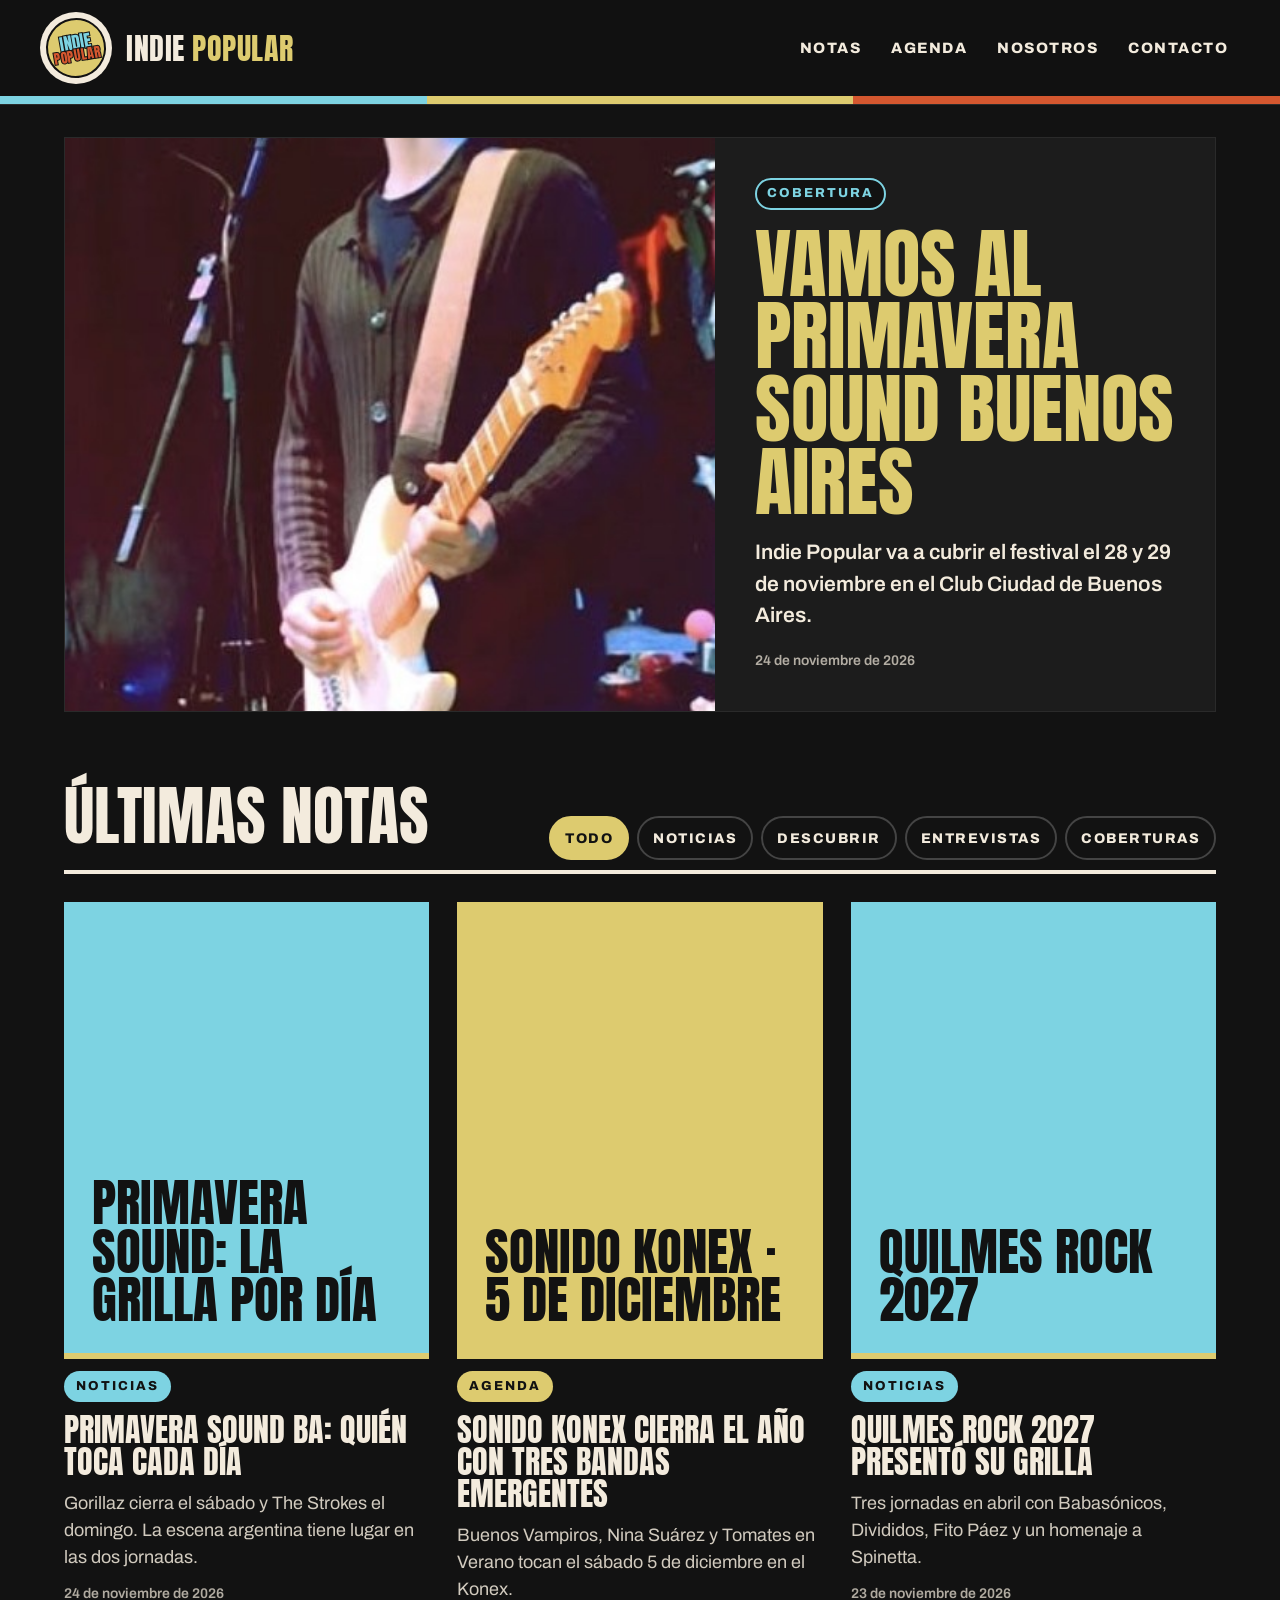
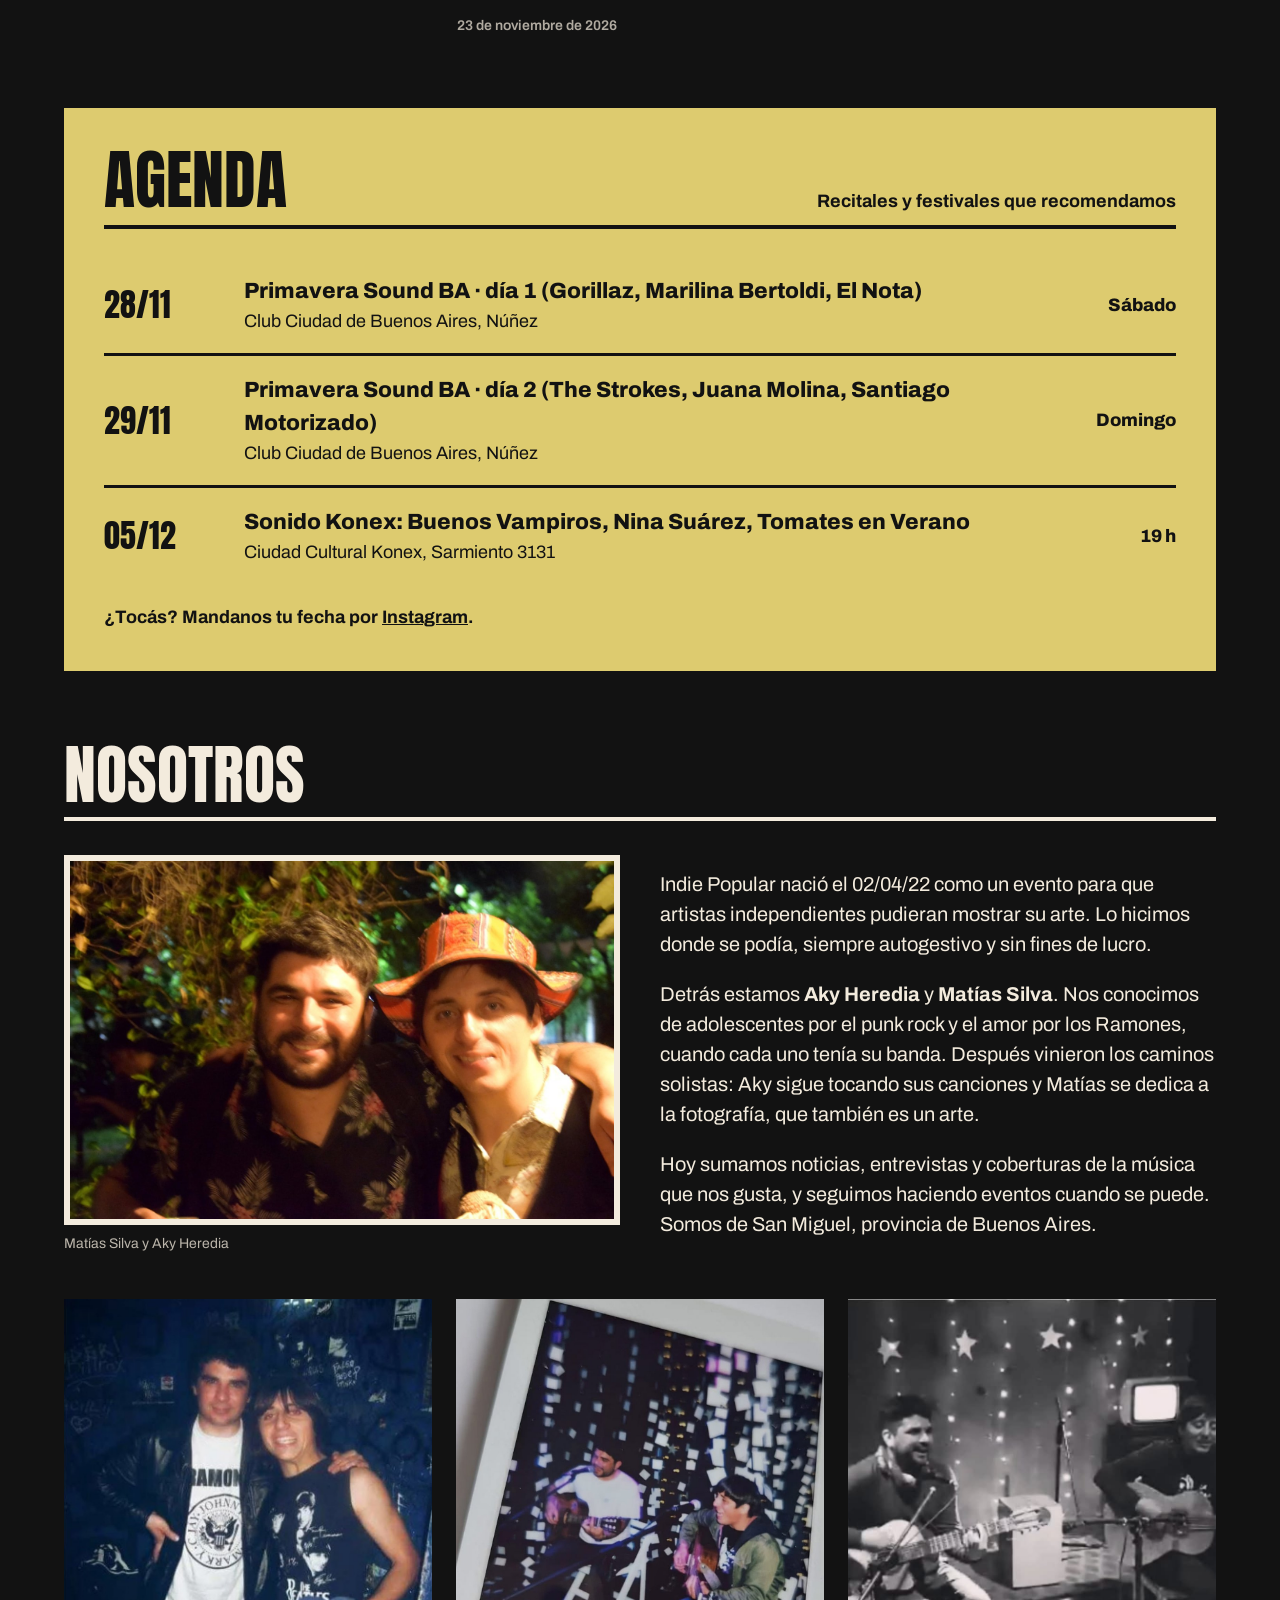
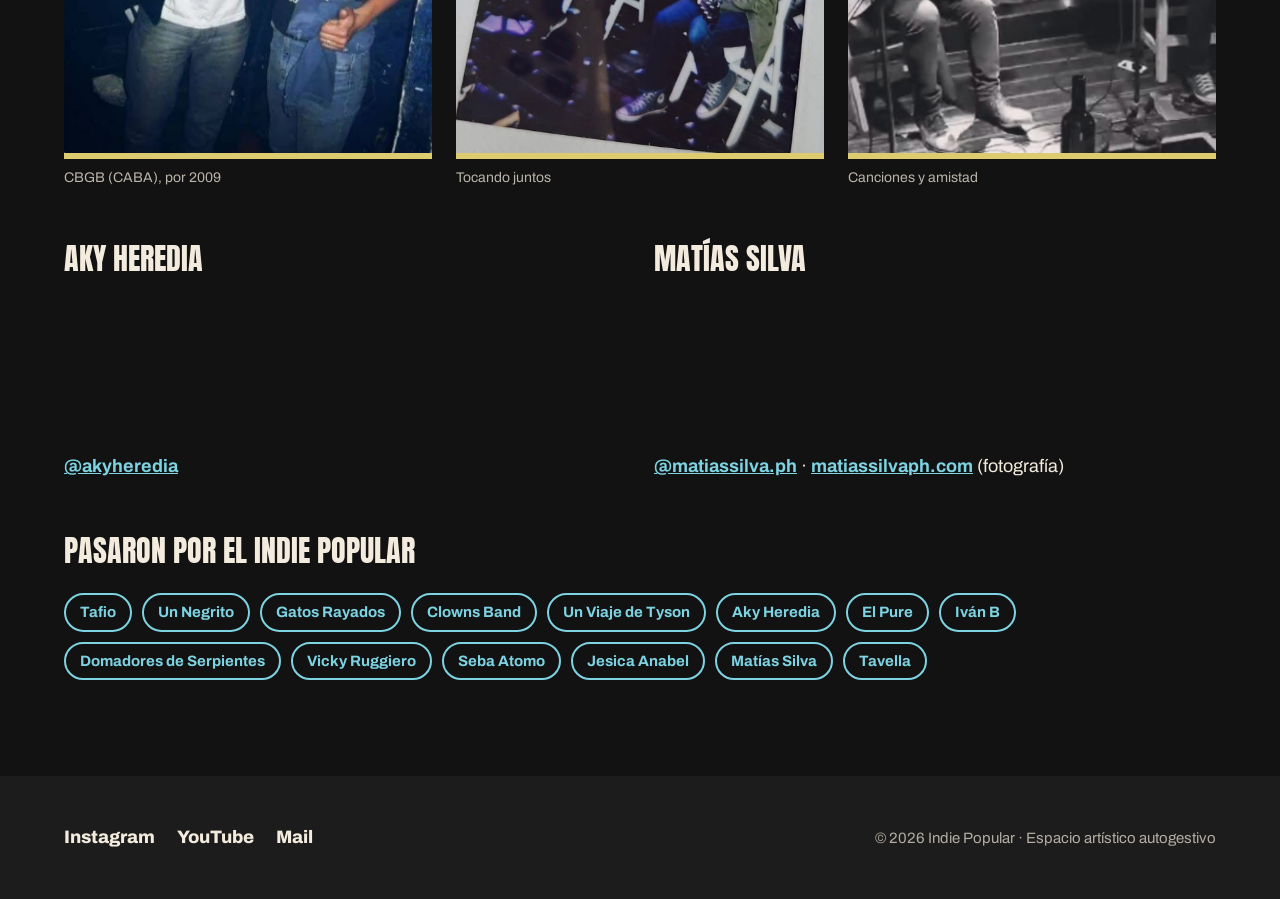
==== index.html @ cd6d1f4a "Nosotros: historia de Aky y Matías, fotos, Spotify y web de fotografía Co-Authored-By: Claude Opus 5" ====
<!doctype html>
<html lang="es">
<head>
<meta charset="utf-8">
<meta name="viewport" content="width=device-width, initial-scale=1">
<title>Indie Popular · Música independiente desde San Miguel</title>
<meta name="description" content="Indie Popular: espacio artístico autogestivo de San Miguel, Buenos Aires. Noticias, agenda, entrevistas y coberturas de la música que nos gusta.">
<meta property="og:title" content="Indie Popular">
<meta property="og:description" content="Noticias, agenda, entrevistas y coberturas de música independiente.">
<meta property="og:image" content="img/primavera.jpg">
<link rel="preconnect" href="https://fonts.googleapis.com">
<link rel="preconnect" href="https://fonts.gstatic.com" crossorigin>
<link href="https://fonts.googleapis.com/css2?family=Anton&family=Archivo:wght@400;600;700;800&display=swap" rel="stylesheet">
<link rel="stylesheet" href="estilos.css">
</head>
<body>
<header class="header">
  <div class="contenedor header__fila">
    <a class="marca" href="index.html" aria-label="Indie Popular, inicio">
      <span class="logo" aria-hidden="true"><span class="logo__disco"><span class="logo__a">INDIE</span><span class="logo__b">POPULAR</span></span></span>
      <span class="marca__nombre">Indie <b>Popular</b></span>
    </a>
    <nav class="nav" aria-label="Secciones">
      <a href="#notas">Notas</a>
      <a href="#agenda">Agenda</a>
      <a href="#nosotros">Nosotros</a>
      <a href="#contacto">Contacto</a>
    </nav>
  </div>
  <div class="franja" aria-hidden="true"><span></span><span></span><span></span></div>
</header>

<main class="contenedor">
  <a id="portada" class="portada" href="#"></a>

  <section id="notas" class="seccion">
    <div class="seccion__titulo">
      <h2>Últimas notas</h2>
      <div id="filtros" class="filtros" role="group" aria-label="Filtrar por sección">
        <button type="button" data-cat="" aria-pressed="true">Todo</button>
        <button type="button" data-cat="Noticias" aria-pressed="false">Noticias</button>
        <button type="button" data-cat="Descubrir" aria-pressed="false">Descubrir</button>
        <button type="button" data-cat="Entrevistas" aria-pressed="false">Entrevistas</button>
        <button type="button" data-cat="Cobertura" aria-pressed="false">Coberturas</button>
      </div>
    </div>
    <div id="grilla" class="grilla"></div>
  </section>

  <section id="agenda" class="seccion">
    <div class="agenda">
      <div class="seccion__titulo"><h2>Agenda</h2><strong>Recitales y festivales que recomendamos</strong></div>
      <div id="agenda-lista"></div>
      <p style="margin:20px 0 0;font-weight:700">¿Tocás? Mandanos tu fecha por <a data-link="instagram" href="#">Instagram</a>.</p>
    </div>
  </section>

  <section id="nosotros" class="seccion">
    <div class="seccion__titulo"><h2>Nosotros</h2></div>
    <div class="nosotros">
      <figure class="nosotros__foto">
        <img src="img/aky-matias.jpg" alt="Matías Silva y Aky Heredia abrazados, de noche, en un evento al aire libre">
        <figcaption>Matías Silva y Aky Heredia</figcaption>
      </figure>
      <div>
        <p>Indie Popular nació el 02/04/22 como un evento para que artistas independientes pudieran mostrar su arte. Lo hicimos donde se podía, siempre autogestivo y sin fines de lucro.</p>
        <p>Detrás estamos <strong>Aky Heredia</strong> y <strong>Matías Silva</strong>. Nos conocimos de adolescentes por el punk rock y el amor por los Ramones, cuando cada uno tenía su banda. Después vinieron los caminos solistas: Aky sigue tocando sus canciones y Matías se dedica a la fotografía, que también es un arte.</p>
        <p>Hoy sumamos noticias, entrevistas y coberturas de la música que nos gusta, y seguimos haciendo eventos cuando se puede. Somos de San Miguel, provincia de Buenos Aires.</p>
      </div>
    </div>

    <div class="galeria">
      <figure><img src="img/cbgb-2009.jpg" alt="Aky y Matías de adolescentes en CBGB, con remeras de Ramones y The Beatles" loading="lazy"><figcaption>CBGB (CABA), por 2009</figcaption></figure>
      <figure><img src="img/polaroid-dupla.jpg" alt="Polaroid de Matías y Aky tocando guitarras en un escenario" loading="lazy"><figcaption>Tocando juntos</figcaption></figure>
      <figure><img src="img/dupla-byn.jpg" alt="Matías y Aky tocando guitarras criollas, en blanco y negro" loading="lazy"><figcaption>Canciones y amistad</figcaption></figure>
    </div>

    <div class="escuchanos">
      <div class="escuchanos__item">
        <h3>Aky Heredia</h3>
        <iframe title="Aky Heredia en Spotify" src="https://open.spotify.com/embed/artist/64F0l32NLZgCfSvVblb8RK?theme=0" width="100%" height="152" frameborder="0" allow="clipboard-write; encrypted-media; fullscreen; picture-in-picture" loading="lazy"></iframe>
        <div><a href="https://www.instagram.com/akyheredia/" target="_blank" rel="noopener">@akyheredia</a></div>
      </div>
      <div class="escuchanos__item">
        <h3>Matías Silva</h3>
        <iframe title="Matías Silva en Spotify" src="https://open.spotify.com/embed/artist/7yQflgvgBxvKw16hr3ZWGi?theme=0" width="100%" height="152" frameborder="0" allow="clipboard-write; encrypted-media; fullscreen; picture-in-picture" loading="lazy"></iframe>
        <div><a href="https://www.instagram.com/matiassilva.ph/" target="_blank" rel="noopener">@matiassilva.ph</a> · <a href="https://matiassilvaph.com" target="_blank" rel="noopener">matiassilvaph.com</a> (fotografía)</div>
      </div>
    </div>

    <h3 class="subtitulo">Pasaron por el Indie Popular</h3>
    <div id="artistas" class="artistas"></div>
  </section>
</main>

<footer id="contacto" class="footer">
  <div class="contenedor footer__fila">
    <div>
      <a data-link="instagram" href="#">Instagram</a>
      <a data-link="youtube" href="#">YouTube</a>
      <a data-link="email" href="#">Mail</a>
    </div>
    <small>© <span id="anio"></span> Indie Popular · Espacio artístico autogestivo</small>
  </div>
</footer>

<script src="contenido.js"></script>
<script src="app.js"></script>
</body>
</html>
---- estilos.css ----
:root{
  --tinta:#121212; --tinta-2:#1c1c1c; --crema:#F3EBDD; --mostaza:#DDCB6F;
  --celeste:#7DD3E2; --teja:#D4572F; --teja-oscuro:#C64B26;
  --display:"Anton", Impact, sans-serif; --texto:"Archivo", system-ui, sans-serif;
}
*{box-sizing:border-box}
html{scroll-behavior:smooth}
body{margin:0;background:var(--tinta);color:var(--crema);font-family:var(--texto);font-size:18px;line-height:1.5}
img{max-width:100%;display:block}
a{color:inherit}
.contenedor{max-width:1200px;margin:0 auto;padding:0 24px}
.franja{height:8px;display:grid;grid-template-columns:repeat(3,1fr)}
.franja span:nth-child(1){background:var(--celeste)}.franja span:nth-child(2){background:var(--mostaza)}.franja span:nth-child(3){background:var(--teja)}

/* Logo hecho en CSS (reemplazable por img/logo.png) */
.logo{display:inline-flex;align-items:center;justify-content:center;width:72px;height:72px;border-radius:50%;background:var(--crema);flex-shrink:0;text-decoration:none}
.logo__disco{width:60px;height:60px;overflow:hidden;border-radius:50%;background:var(--mostaza);border:2px solid var(--tinta);display:flex;flex-direction:column;align-items:center;justify-content:center;transform:rotate(-10deg);line-height:.86}
.logo__a,.logo__b{font-family:var(--display);-webkit-text-stroke:2px var(--tinta);paint-order:stroke fill}
.logo__a{font-size:17px;color:var(--celeste)}
.logo__b{font-size:13.5px;color:var(--teja)}

/* Header */
.header{position:sticky;top:0;z-index:10;background:rgba(18,18,18,.94);backdrop-filter:blur(6px);border-bottom:1px solid #2a2a2a}
.header__fila{display:flex;align-items:center;justify-content:space-between;gap:16px;padding:12px 0;flex-wrap:wrap}
.marca{display:flex;align-items:center;gap:14px;text-decoration:none}
.marca__nombre{font-family:var(--display);font-size:30px;text-transform:uppercase;letter-spacing:.5px}
.marca__nombre b{color:var(--mostaza);font-weight:400}
.nav{display:flex;gap:6px;flex-wrap:wrap}
.nav a{text-decoration:none;font-weight:800;font-size:15px;letter-spacing:1.5px;text-transform:uppercase;padding:10px 12px;border-radius:999px}
.nav a:hover,.nav a:focus-visible{background:var(--crema);color:var(--tinta)}

/* Etiquetas */
.tag{display:inline-block;font-weight:800;font-size:13px;letter-spacing:2px;text-transform:uppercase;padding:6px 12px;border-radius:999px;background:var(--celeste);color:var(--tinta)}
.tag--Descubrir{background:var(--teja-oscuro);color:#fff}
.tag--Entrevistas{background:var(--crema);color:var(--tinta)}
.tag--Cobertura{background:var(--tinta);color:var(--celeste);border:2px solid var(--celeste);padding:4px 10px}
.tag--Noticias{background:var(--celeste)}
.tag--Agenda{background:var(--mostaza);color:var(--tinta)}

/* Portada */
.portada{display:grid;grid-template-columns:minmax(0,1.3fr) minmax(0,1fr);gap:0;margin:32px auto 0;border:1px solid #2a2a2a;text-decoration:none}
.portada__img{aspect-ratio:4/3;object-fit:cover;width:100%;height:100%}
.portada__texto{background:var(--tinta-2);padding:40px;display:flex;flex-direction:column;gap:18px;justify-content:center}
.portada h1{margin:0;font-family:var(--display);font-weight:400;font-size:clamp(44px,6vw,78px);line-height:.95;text-transform:uppercase;color:var(--mostaza)}
.portada p{margin:0;font-size:21px;font-weight:600}
.portada:hover h1{text-decoration:underline;text-decoration-thickness:3px}

/* Secciones */
.seccion{padding:72px 0 0}
.seccion__titulo{display:flex;align-items:baseline;justify-content:space-between;gap:16px;border-bottom:4px solid var(--crema);padding-bottom:10px;margin-bottom:28px;flex-wrap:wrap}
.seccion__titulo h2{margin:0;font-family:var(--display);font-weight:400;font-size:clamp(40px,5vw,64px);text-transform:uppercase;line-height:1}
.filtros{display:flex;gap:8px;flex-wrap:wrap}
.filtros button{font:inherit;font-weight:800;font-size:14px;letter-spacing:1.5px;text-transform:uppercase;background:transparent;color:var(--crema);border:2px solid #444;border-radius:999px;padding:8px 14px;cursor:pointer;min-height:44px}
.filtros button[aria-pressed="true"]{background:var(--mostaza);color:var(--tinta);border-color:var(--mostaza)}

.grilla{display:grid;grid-template-columns:repeat(auto-fill,minmax(280px,1fr));gap:28px}
.tarjeta{text-decoration:none;display:flex;flex-direction:column;gap:12px}
.tarjeta__img{aspect-ratio:4/5;object-fit:cover;width:100%;border-bottom:6px solid var(--mostaza)}
.placa{display:flex;align-items:flex-end;padding:28px;background:var(--celeste);color:var(--tinta);overflow:hidden}
.placa span{font-family:var(--display);font-size:clamp(34px,4vw,56px);line-height:.95;text-transform:uppercase}
.placa--Descubrir{background:var(--teja)}
.placa--Entrevistas{background:var(--crema)}
.placa--Cobertura{background:var(--mostaza)}
.placa--Agenda{background:var(--mostaza)}
.portada__img.placa{aspect-ratio:4/3}
.portada__img.placa span{font-size:clamp(48px,6vw,96px)}
.fuentes{font-size:15px;opacity:.75;margin-top:28px}
.tarjeta h3{margin:0;font-family:var(--display);font-weight:400;font-size:32px;line-height:1;text-transform:uppercase}
.tarjeta p{margin:0;opacity:.85}
.tarjeta:hover h3{color:var(--mostaza)}
.fecha{font-size:14px;opacity:.7;font-weight:600}

/* Agenda */
.agenda{background:var(--mostaza);color:var(--tinta);padding:40px;margin-top:0}
.agenda .seccion__titulo{border-color:var(--tinta)}
.agenda__fila{display:grid;grid-template-columns:120px minmax(0,1fr) auto;gap:20px;padding:18px 0;border-bottom:3px solid var(--tinta);align-items:center}
.agenda__fila:last-child{border-bottom:0}
.agenda__dia{font-family:var(--display);font-size:32px}
.agenda__artista{font-weight:800;font-size:22px}
.agenda__hora{font-weight:800}

/* Nosotros */
.nosotros{display:grid;grid-template-columns:minmax(0,1fr) minmax(0,1fr);gap:40px;align-items:center}

.nosotros p{font-size:20px}
.artistas{display:flex;flex-wrap:wrap;gap:10px;margin-top:20px}
.artistas span{border:2px solid var(--celeste);color:var(--celeste);border-radius:999px;padding:6px 14px;font-weight:700;font-size:15px}

/* Nota */
.nota{max-width:760px;margin:40px auto 0}
.nota h1{font-family:var(--display);font-weight:400;font-size:clamp(44px,7vw,84px);line-height:.95;text-transform:uppercase;color:var(--mostaza);margin:16px 0}
.nota .bajada{font-size:24px;font-weight:600;margin:0 0 24px}
.nota figure{margin:0 0 28px}
.nota figcaption{font-size:14px;opacity:.7;margin-top:8px}
.nota__cuerpo p{font-size:20px;line-height:1.65}
.volver{display:inline-block;margin-top:24px;font-weight:800;text-transform:uppercase;letter-spacing:1.5px;font-size:14px}

/* Footer */
.footer{margin-top:96px;background:var(--tinta-2);padding:48px 0}
.footer__fila{display:flex;justify-content:space-between;gap:24px;flex-wrap:wrap;align-items:center}
.footer a{font-weight:800;text-decoration:none;margin-right:18px}
.footer a:hover{color:var(--mostaza)}
.footer small{opacity:.7}

@media (max-width:800px){
  .portada,.nosotros{grid-template-columns:1fr}
  .portada__texto{padding:24px}
  .agenda{padding:24px}
  .agenda__fila{grid-template-columns:minmax(0,1fr);gap:4px}
  .agenda__dia{font-size:26px}
  .agenda__hora{grid-column:1}
  .marca__nombre{font-size:24px}
}

/* Nosotros ampliado */
.nosotros__foto{margin:0}
.nosotros__foto img{aspect-ratio:3/2;object-fit:cover;width:100%;border:6px solid var(--crema)}
.nosotros figcaption,.galeria figcaption{font-size:14px;opacity:.75;margin-top:8px}
.galeria{display:grid;grid-template-columns:repeat(3,minmax(0,1fr));gap:24px;margin-top:40px}
.galeria figure{margin:0}
.galeria img{aspect-ratio:4/5;object-fit:cover;width:100%;border-bottom:6px solid var(--mostaza)}
.escuchanos{display:grid;grid-template-columns:repeat(2,minmax(0,1fr));gap:28px;margin-top:48px}
.escuchanos__item{display:flex;flex-direction:column;gap:10px}
.escuchanos h3,.subtitulo{font-family:var(--display);font-weight:400;font-size:30px;text-transform:uppercase;margin:0}
.subtitulo{margin-top:48px}
.escuchanos iframe{border-radius:12px;border:0}
.escuchanos a{font-weight:700;color:var(--celeste)}
@media (max-width:800px){.galeria,.escuchanos{grid-template-columns:1fr}}
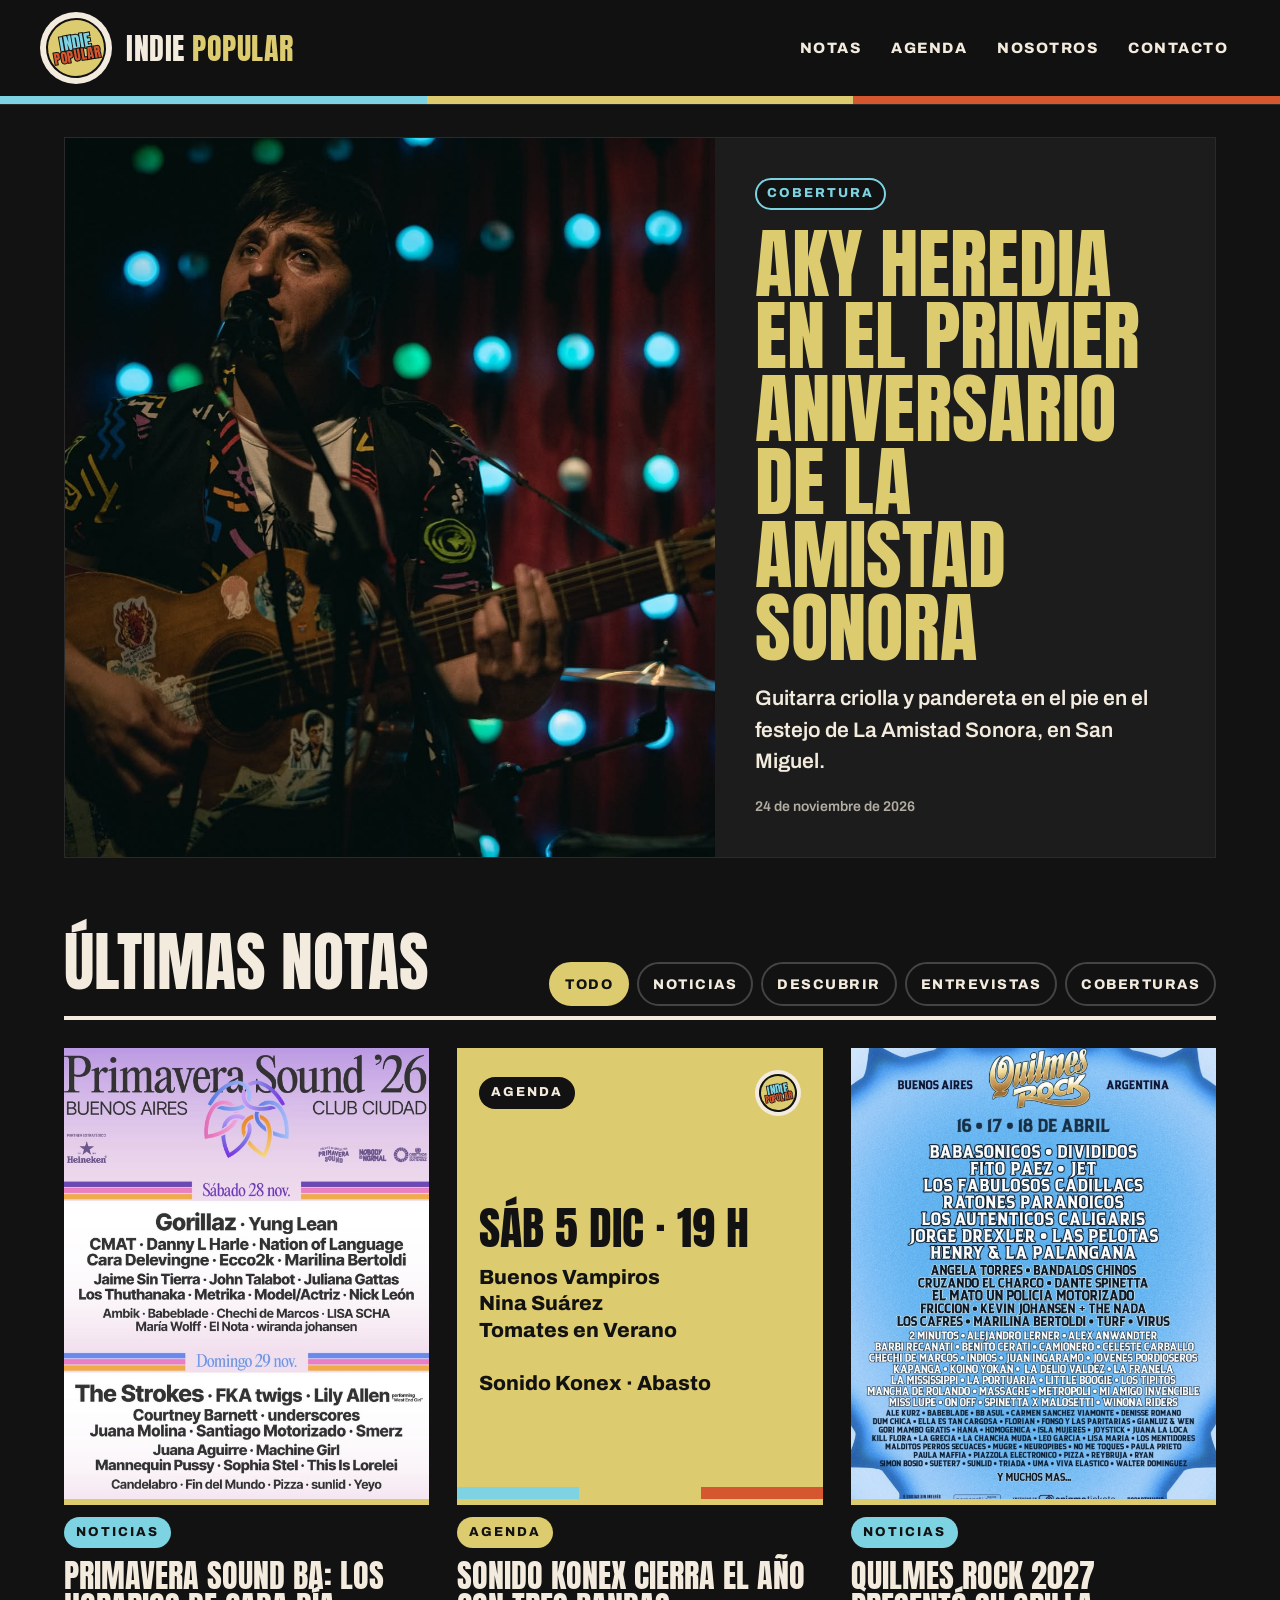
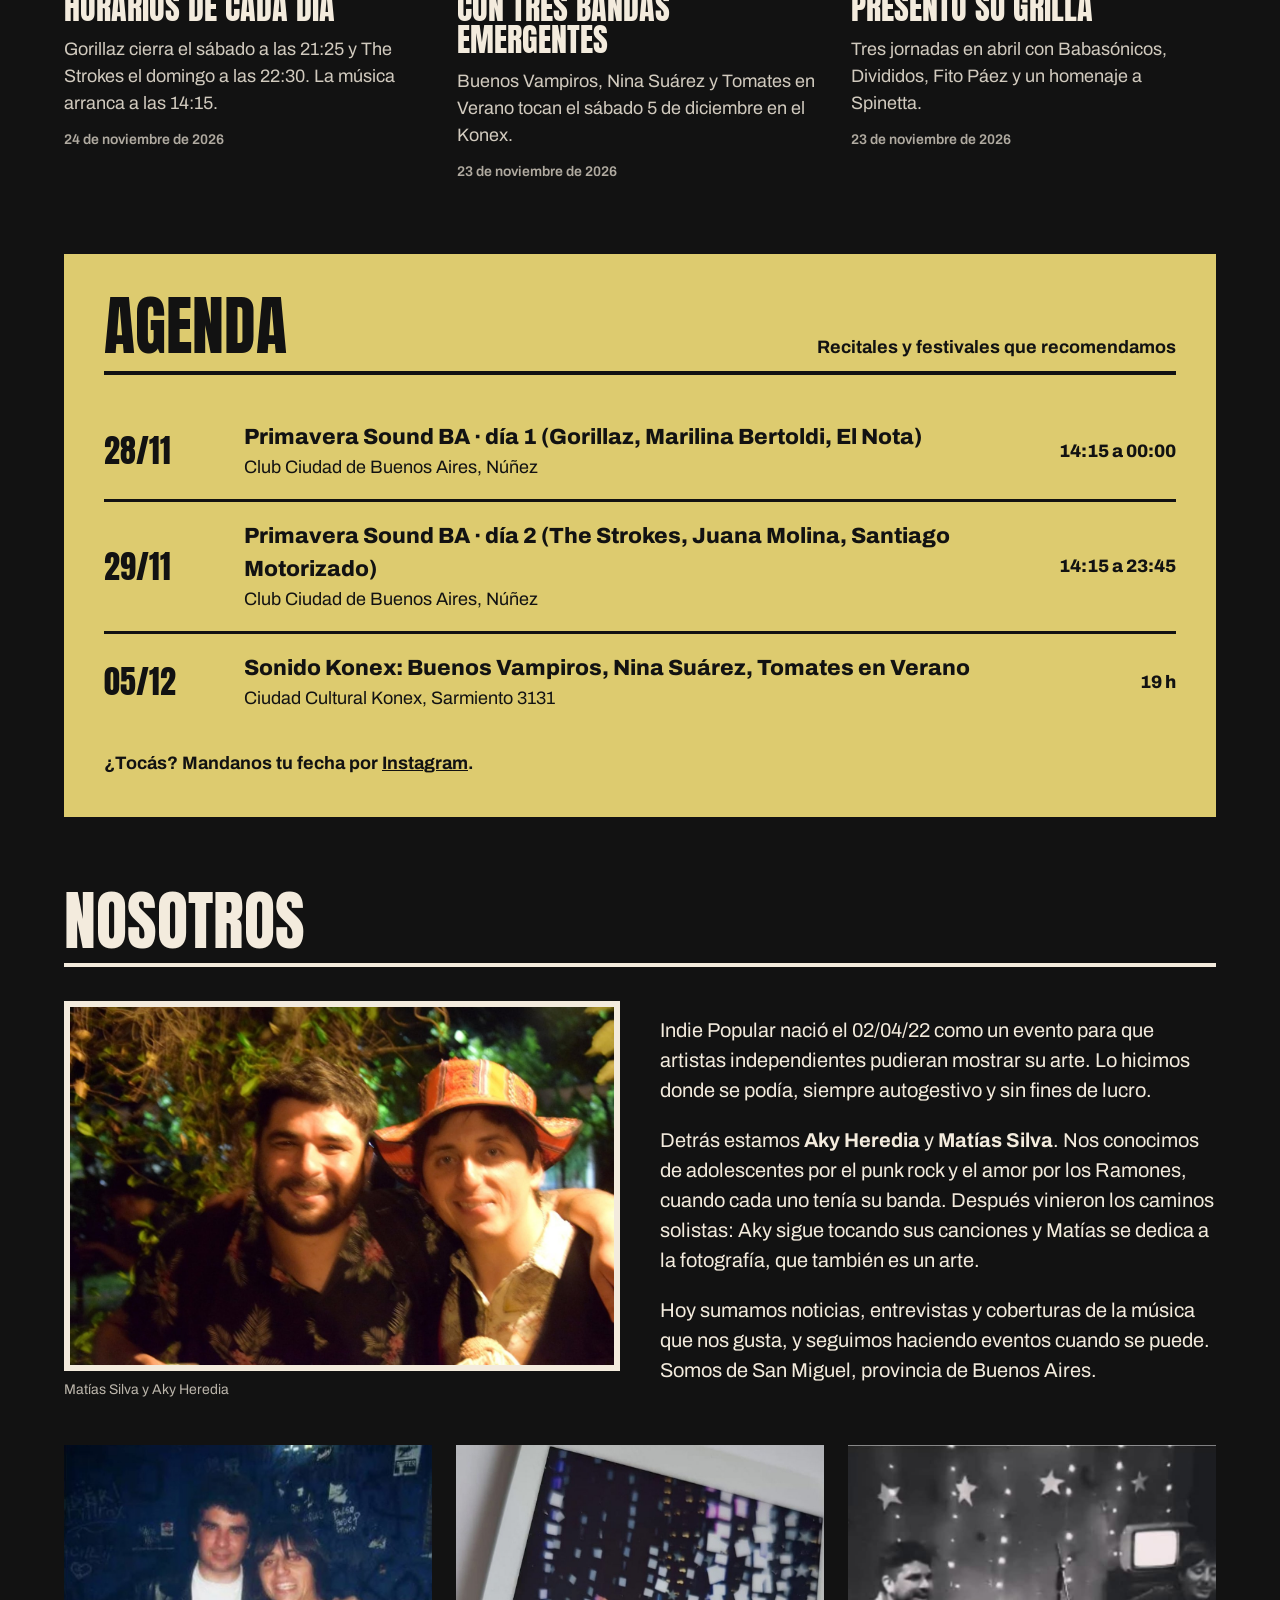
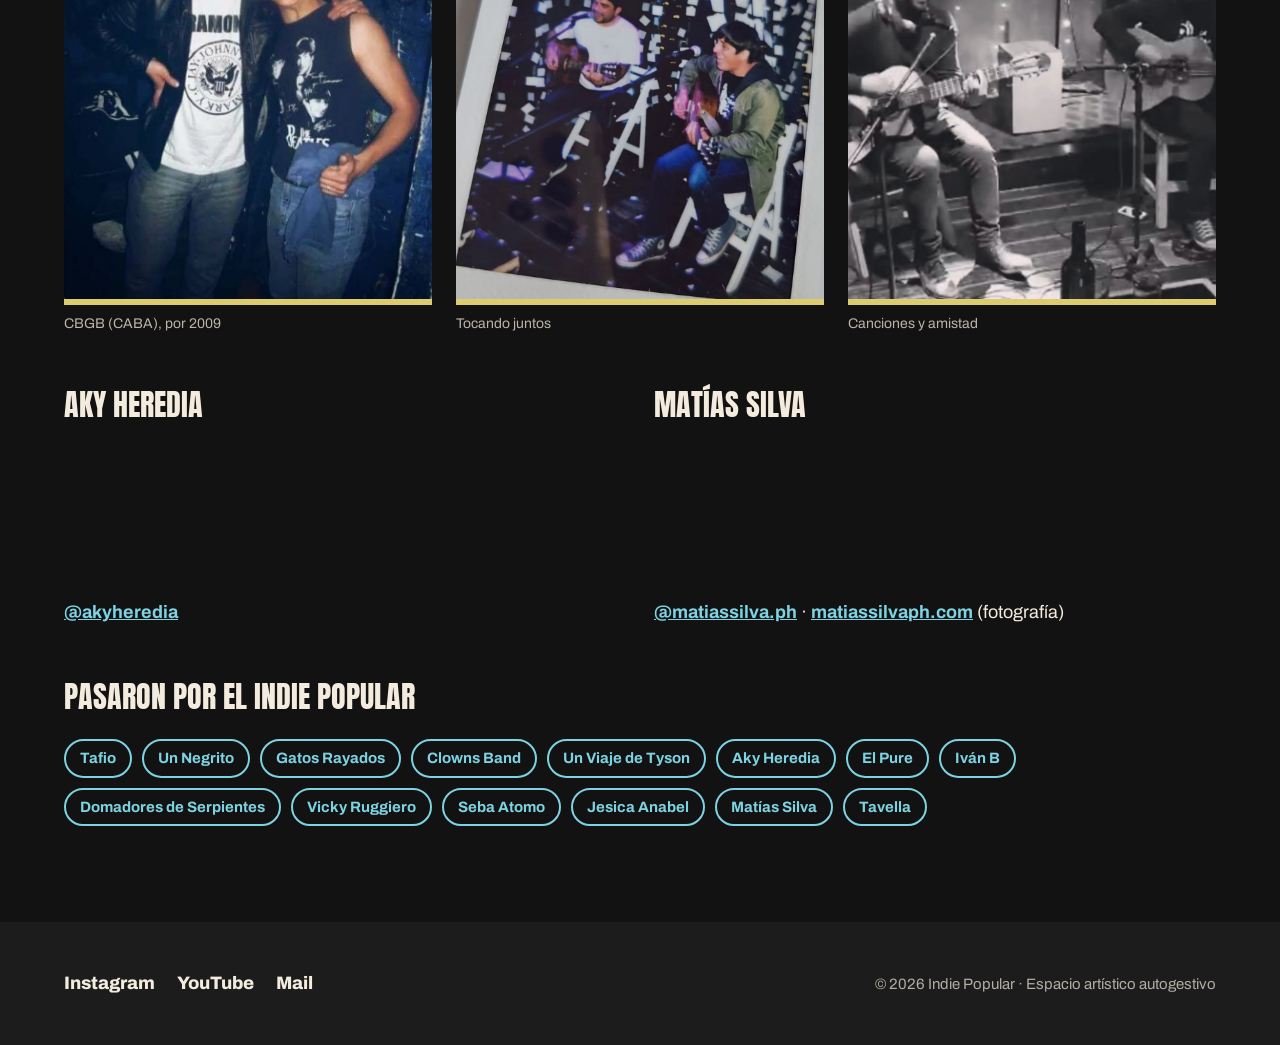
==== commit 5108cee3: "Imagen para compartir: foto de Aky y Matías Co-Authored-By: Claude Opus 5.5 <noreply@anthropic.com> " ====
--- a/index.html
+++ b/index.html
@@ -7,7 +7,7 @@
 <meta name="description" content="Indie Popular: espacio artístico autogestivo de San Miguel, Buenos Aires. Noticias, agenda, entrevistas y coberturas de la música que nos gusta.">
 <meta property="og:title" content="Indie Popular">
 <meta property="og:description" content="Noticias, agenda, entrevistas y coberturas de música independiente.">
-<meta property="og:image" content="img/primavera.jpg">
+<meta property="og:image" content="https://indiepopular.netlify.app/img/aky-matias.jpg">
 <link rel="preconnect" href="https://fonts.googleapis.com">
 <link rel="preconnect" href="https://fonts.gstatic.com" crossorigin>
 <link href="https://fonts.googleapis.com/css2?family=Anton&family=Archivo:wght@400;600;700;800&display=swap" rel="stylesheet">
--- a/estilos.css
+++ b/estilos.css
@@ -56,14 +56,23 @@
 .grilla{display:grid;grid-template-columns:repeat(auto-fill,minmax(280px,1fr));gap:28px}
 .tarjeta{text-decoration:none;display:flex;flex-direction:column;gap:12px}
 .tarjeta__img{aspect-ratio:4/5;object-fit:cover;width:100%;border-bottom:6px solid var(--mostaza)}
-.placa{display:flex;align-items:flex-end;padding:28px;background:var(--celeste);color:var(--tinta);overflow:hidden}
-.placa span{font-family:var(--display);font-size:clamp(34px,4vw,56px);line-height:.95;text-transform:uppercase}
+.placa{display:flex;flex-direction:column;justify-content:space-between;gap:16px;padding:22px 22px 0;background:var(--celeste);color:var(--tinta);overflow:hidden}
+.placa__top{display:flex;justify-content:space-between;align-items:center}
+.placa__cat{font-weight:800;font-size:13px;letter-spacing:2px;text-transform:uppercase;background:var(--tinta);color:var(--crema);padding:6px 12px;border-radius:999px}
+.placa__cuerpo{display:flex;flex-direction:column;gap:14px}
+.placa__txt{font-family:var(--display);font-size:clamp(34px,3.6vw,52px);line-height:.95;text-transform:uppercase}
+.placa__det{white-space:pre-line;font-weight:800;font-size:clamp(17px,1.6vw,22px);line-height:1.3}
+.placa .franja{margin:0 -22px;height:12px}
+.logo--mini{width:46px;height:46px}
+.logo--mini .logo__disco{width:38px;height:38px}
+.logo--mini .logo__a{font-size:11px;-webkit-text-stroke:1.5px var(--tinta)}
+.logo--mini .logo__b{font-size:8.5px;-webkit-text-stroke:1.5px var(--tinta)}
 .placa--Descubrir{background:var(--teja)}
 .placa--Entrevistas{background:var(--crema)}
 .placa--Cobertura{background:var(--mostaza)}
 .placa--Agenda{background:var(--mostaza)}
 .portada__img.placa{aspect-ratio:4/3}
-.portada__img.placa span{font-size:clamp(48px,6vw,96px)}
+.portada__img.placa .placa__txt{font-size:clamp(48px,6vw,96px)}
 .fuentes{font-size:15px;opacity:.75;margin-top:28px}
 .tarjeta h3{margin:0;font-family:var(--display);font-weight:400;font-size:32px;line-height:1;text-transform:uppercase}
 .tarjeta p{margin:0;opacity:.85}
@@ -126,3 +135,19 @@
 .escuchanos iframe{border-radius:12px;border:0}
 .escuchanos a{font-weight:700;color:var(--celeste)}
 @media (max-width:800px){.galeria,.escuchanos{grid-template-columns:1fr}}
+
+.nota-galeria{display:grid;grid-template-columns:repeat(2,minmax(0,1fr));gap:12px;margin-top:28px}
+.nota-galeria img{width:100%;aspect-ratio:4/5;object-fit:cover}
+@media (max-width:600px){.nota-galeria{grid-template-columns:1fr}}
+
+@media (max-width:800px){
+  .header{position:static}
+  .header__fila{padding:10px 0;gap:8px}
+  .logo{width:52px;height:52px}
+  .logo__disco{width:44px;height:44px}
+  .logo__a{font-size:12.5px;-webkit-text-stroke:1.5px var(--tinta)}
+  .logo__b{font-size:10px;-webkit-text-stroke:1.5px var(--tinta)}
+  .nav{flex-wrap:nowrap;overflow-x:auto;width:100%;gap:2px}
+  .nav a{font-size:13px;padding:8px 10px;white-space:nowrap}
+  .tarjeta__img{aspect-ratio:4/3}
+}
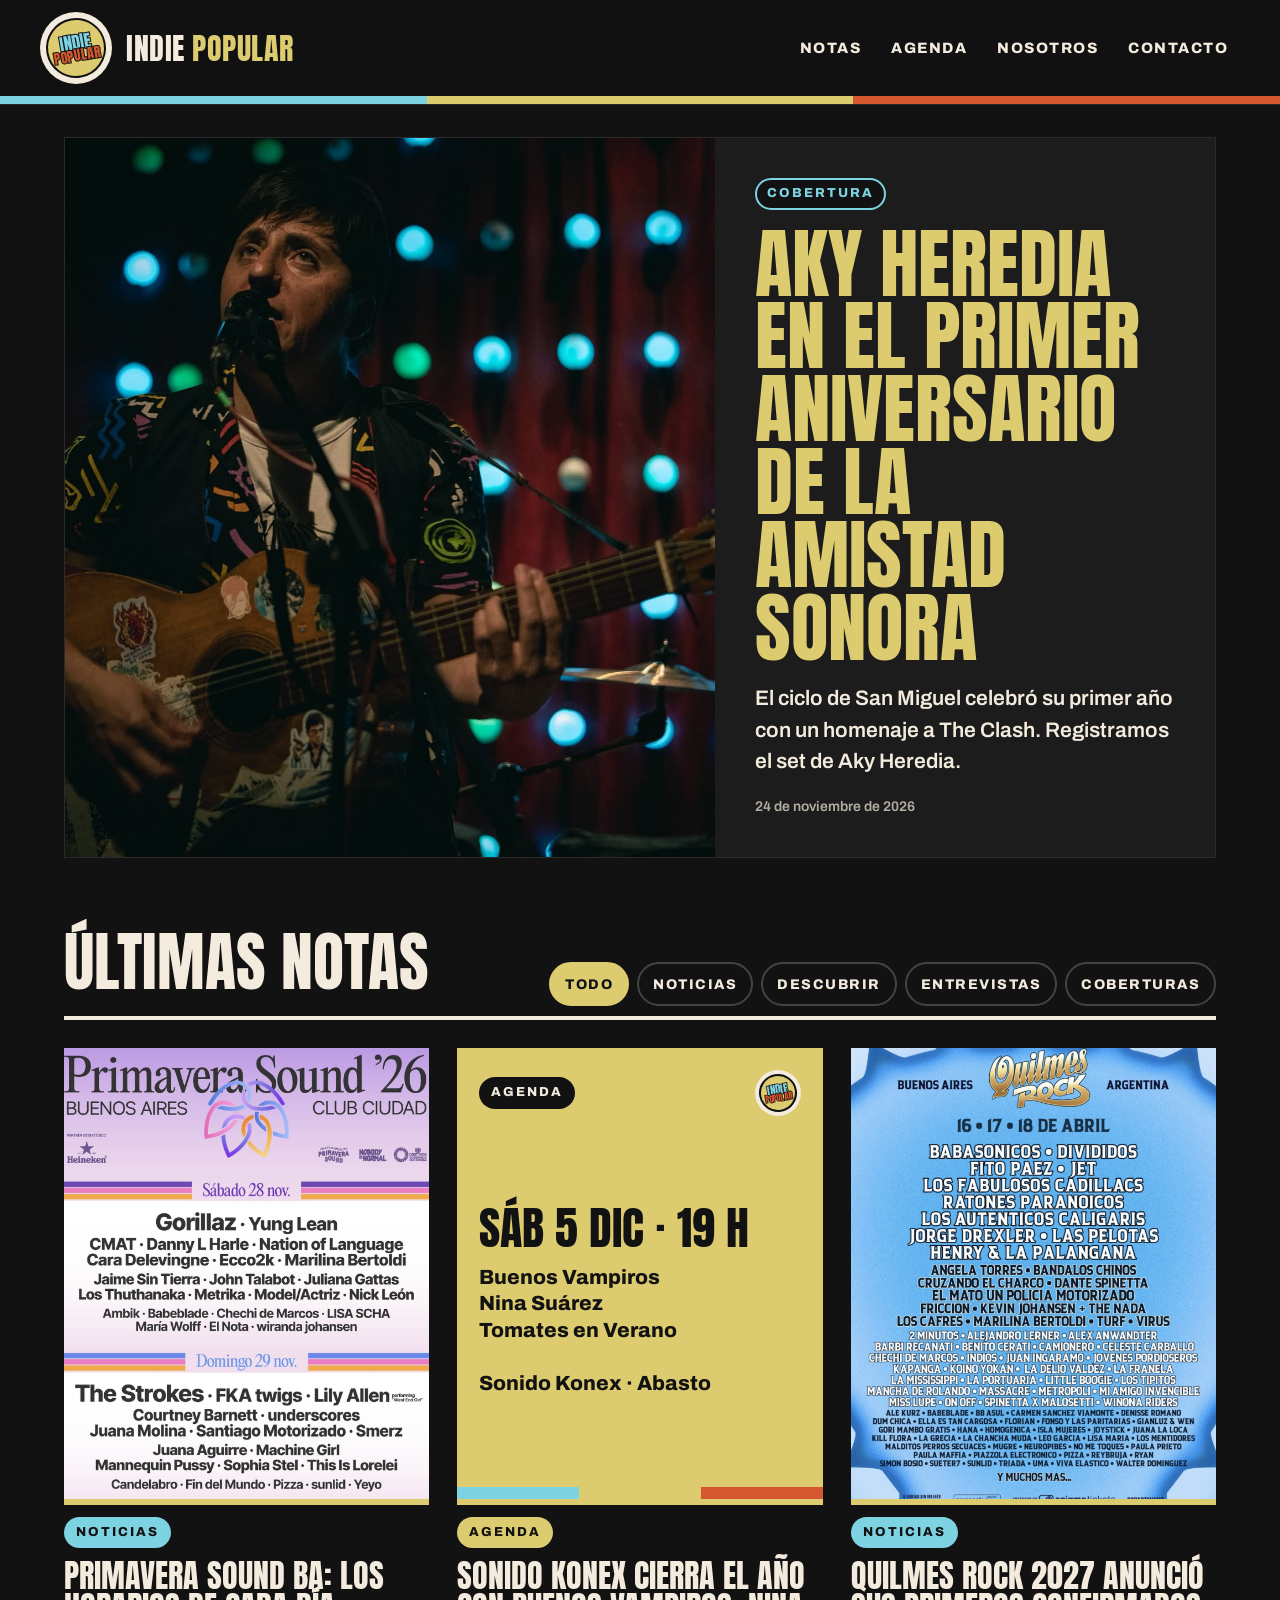
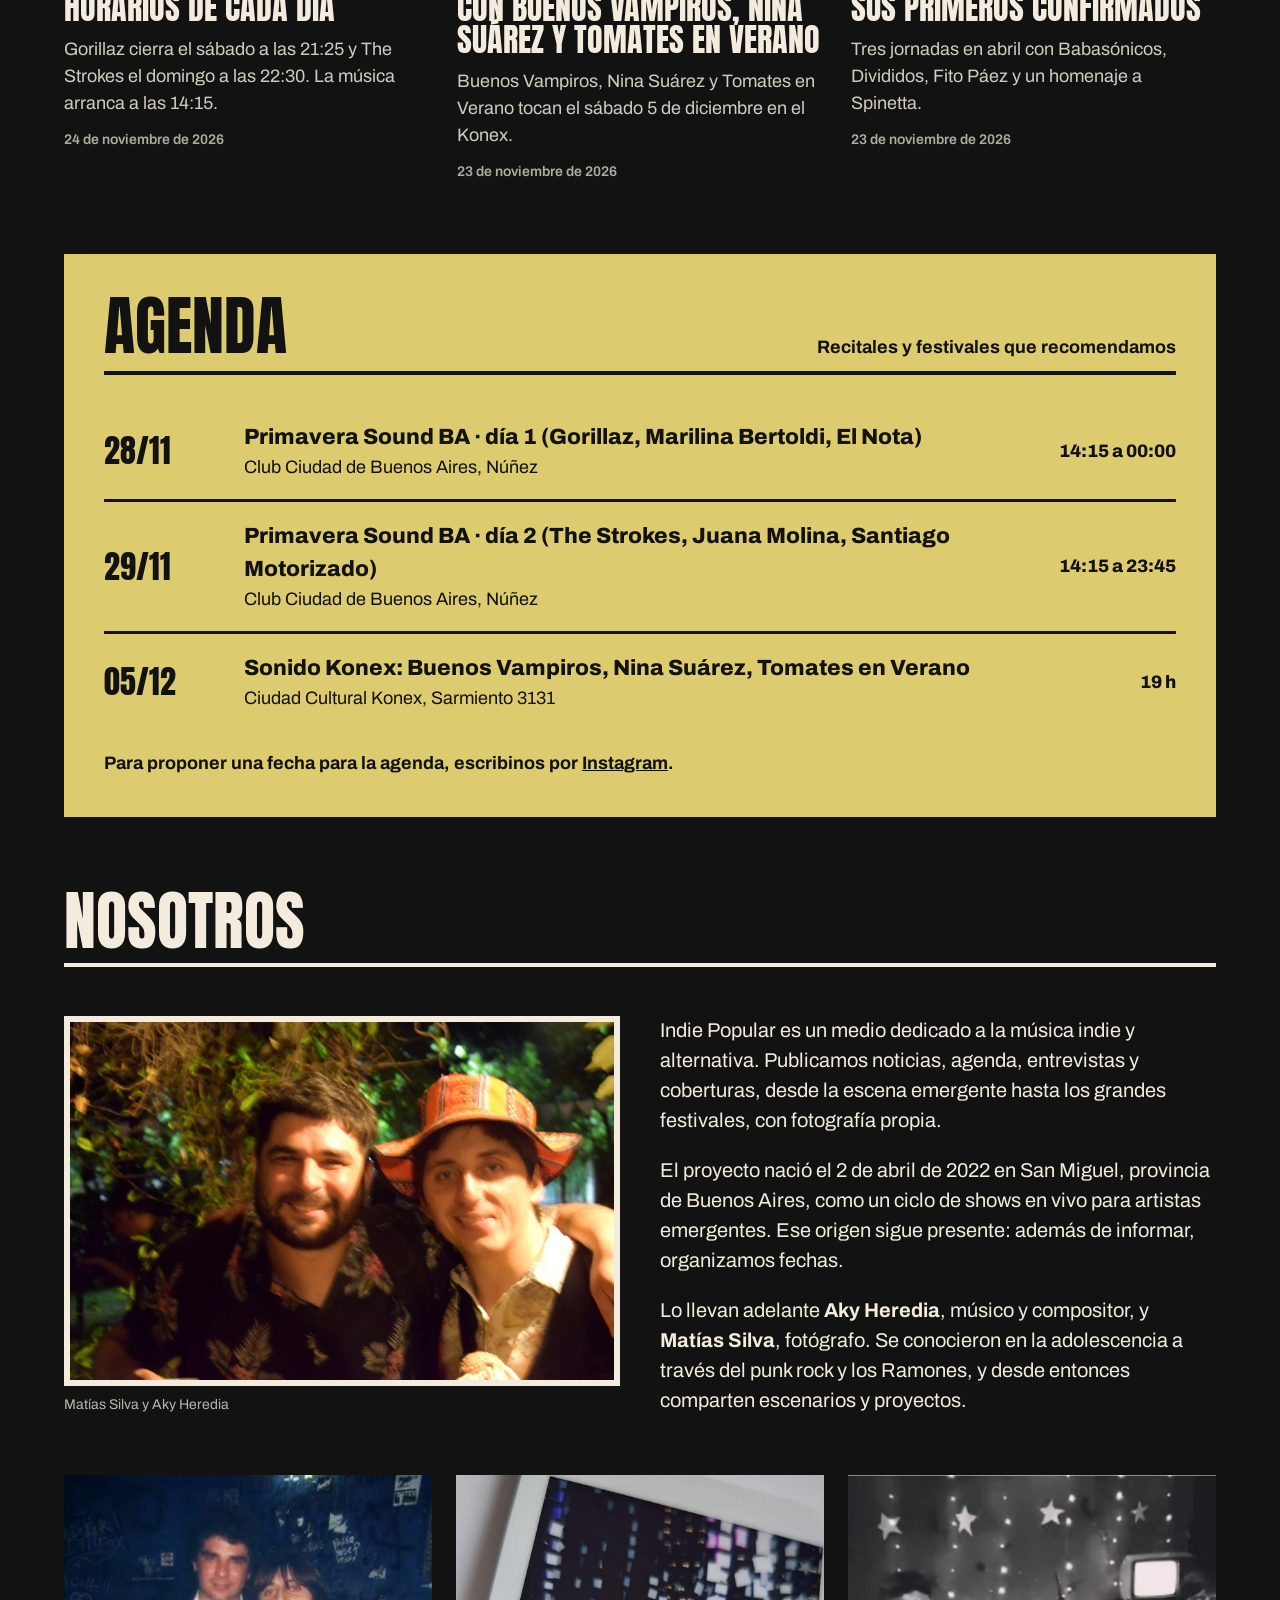
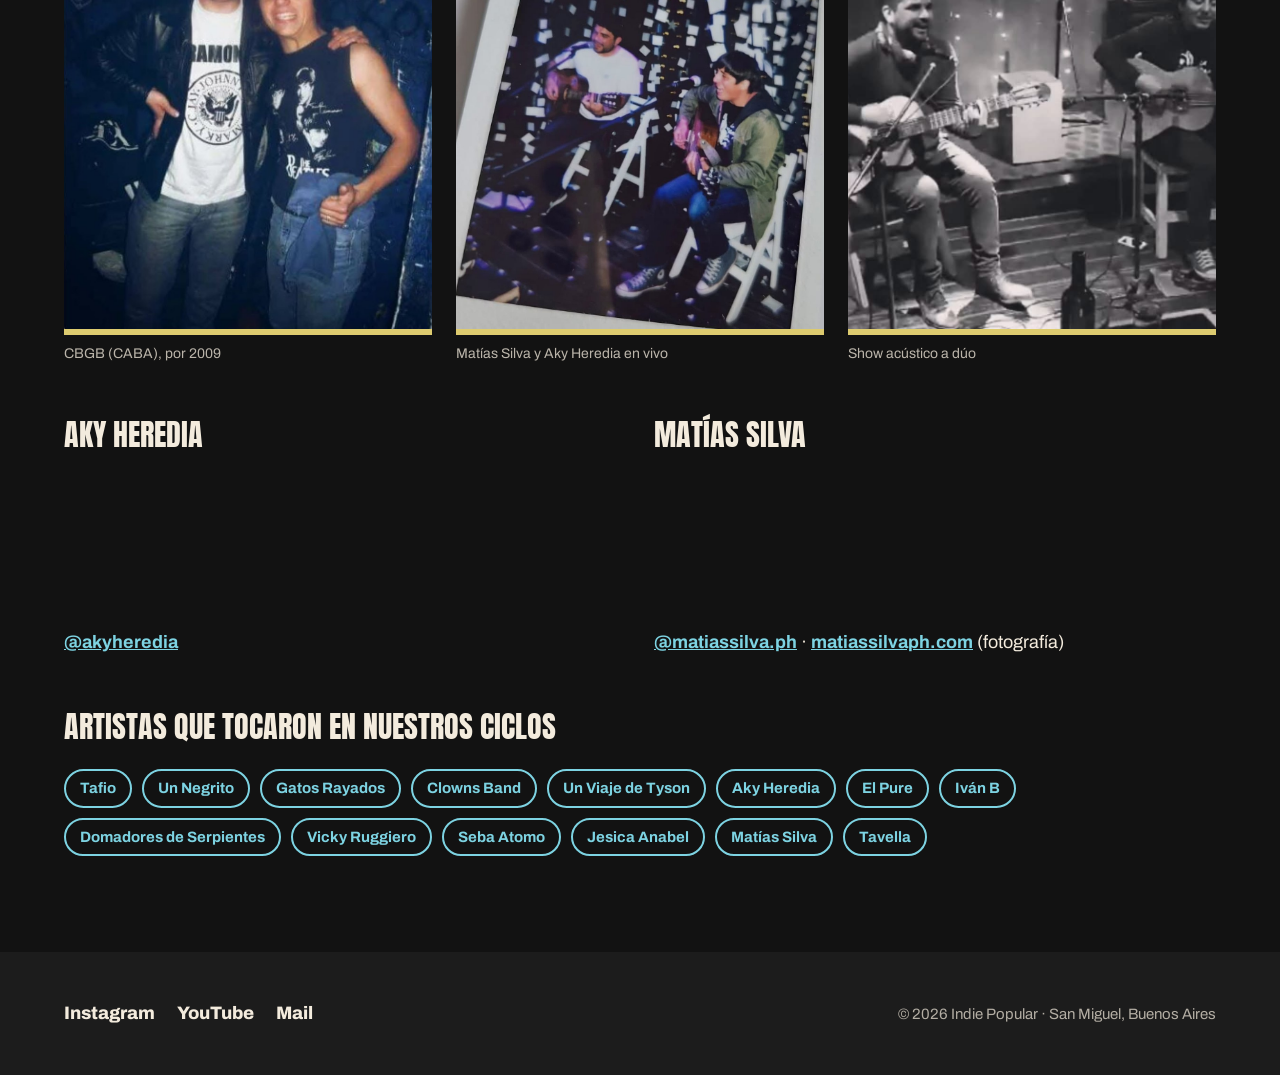
==== commit 02f1ed70: "Redacción más profesional y precisa en toda la web Co-Authored-By: Claude Opus 5.5 <noreply@anthropi" ====
--- a/index.html
+++ b/index.html
@@ -3,10 +3,10 @@
 <head>
 <meta charset="utf-8">
 <meta name="viewport" content="width=device-width, initial-scale=1">
-<title>Indie Popular · Música independiente desde San Miguel</title>
-<meta name="description" content="Indie Popular: espacio artístico autogestivo de San Miguel, Buenos Aires. Noticias, agenda, entrevistas y coberturas de la música que nos gusta.">
+<title>Indie Popular · Noticias, agenda y coberturas de música</title>
+<meta name="description" content="Indie Popular es un medio de música indie y alternativa: noticias, agenda, entrevistas y coberturas con fotografía propia. Desde San Miguel, Buenos Aires.">
 <meta property="og:title" content="Indie Popular">
-<meta property="og:description" content="Noticias, agenda, entrevistas y coberturas de música independiente.">
+<meta property="og:description" content="Noticias, agenda, entrevistas y coberturas de música indie y alternativa.">
 <meta property="og:image" content="https://indiepopular.netlify.app/img/aky-matias.jpg">
 <link rel="preconnect" href="https://fonts.googleapis.com">
 <link rel="preconnect" href="https://fonts.gstatic.com" crossorigin>
@@ -51,7 +51,7 @@
     <div class="agenda">
       <div class="seccion__titulo"><h2>Agenda</h2><strong>Recitales y festivales que recomendamos</strong></div>
       <div id="agenda-lista"></div>
-      <p style="margin:20px 0 0;font-weight:700">¿Tocás? Mandanos tu fecha por <a data-link="instagram" href="#">Instagram</a>.</p>
+      <p style="margin:20px 0 0;font-weight:700">Para proponer una fecha para la agenda, escribinos por <a data-link="instagram" href="#">Instagram</a>.</p>
     </div>
   </section>
 
@@ -63,16 +63,16 @@
         <figcaption>Matías Silva y Aky Heredia</figcaption>
       </figure>
       <div>
-        <p>Indie Popular nació el 02/04/22 como un evento para que artistas independientes pudieran mostrar su arte. Lo hicimos donde se podía, siempre autogestivo y sin fines de lucro.</p>
-        <p>Detrás estamos <strong>Aky Heredia</strong> y <strong>Matías Silva</strong>. Nos conocimos de adolescentes por el punk rock y el amor por los Ramones, cuando cada uno tenía su banda. Después vinieron los caminos solistas: Aky sigue tocando sus canciones y Matías se dedica a la fotografía, que también es un arte.</p>
-        <p>Hoy sumamos noticias, entrevistas y coberturas de la música que nos gusta, y seguimos haciendo eventos cuando se puede. Somos de San Miguel, provincia de Buenos Aires.</p>
+        <p>Indie Popular es un medio dedicado a la música indie y alternativa. Publicamos noticias, agenda, entrevistas y coberturas, desde la escena emergente hasta los grandes festivales, con fotografía propia.</p>
+        <p>El proyecto nació el 2 de abril de 2022 en San Miguel, provincia de Buenos Aires, como un ciclo de shows en vivo para artistas emergentes. Ese origen sigue presente: además de informar, organizamos fechas.</p>
+        <p>Lo llevan adelante <strong>Aky Heredia</strong>, músico y compositor, y <strong>Matías Silva</strong>, fotógrafo. Se conocieron en la adolescencia a través del punk rock y los Ramones, y desde entonces comparten escenarios y proyectos.</p>
       </div>
     </div>
 
     <div class="galeria">
       <figure><img src="img/cbgb-2009.jpg" alt="Aky y Matías de adolescentes en CBGB, con remeras de Ramones y The Beatles" loading="lazy"><figcaption>CBGB (CABA), por 2009</figcaption></figure>
-      <figure><img src="img/polaroid-dupla.jpg" alt="Polaroid de Matías y Aky tocando guitarras en un escenario" loading="lazy"><figcaption>Tocando juntos</figcaption></figure>
-      <figure><img src="img/dupla-byn.jpg" alt="Matías y Aky tocando guitarras criollas, en blanco y negro" loading="lazy"><figcaption>Canciones y amistad</figcaption></figure>
+      <figure><img src="img/polaroid-dupla.jpg" alt="Polaroid de Matías y Aky tocando guitarras en un escenario" loading="lazy"><figcaption>Matías Silva y Aky Heredia en vivo</figcaption></figure>
+      <figure><img src="img/dupla-byn.jpg" alt="Matías y Aky tocando guitarras criollas, en blanco y negro" loading="lazy"><figcaption>Show acústico a dúo</figcaption></figure>
     </div>
 
     <div class="escuchanos">
@@ -88,7 +88,7 @@
       </div>
     </div>
 
-    <h3 class="subtitulo">Pasaron por el Indie Popular</h3>
+    <h3 class="subtitulo">Artistas que tocaron en nuestros ciclos</h3>
     <div id="artistas" class="artistas"></div>
   </section>
 </main>
@@ -100,7 +100,7 @@
       <a data-link="youtube" href="#">YouTube</a>
       <a data-link="email" href="#">Mail</a>
     </div>
-    <small>© <span id="anio"></span> Indie Popular · Espacio artístico autogestivo</small>
+    <small>© <span id="anio"></span> Indie Popular · San Miguel, Buenos Aires</small>
   </div>
 </footer>
 
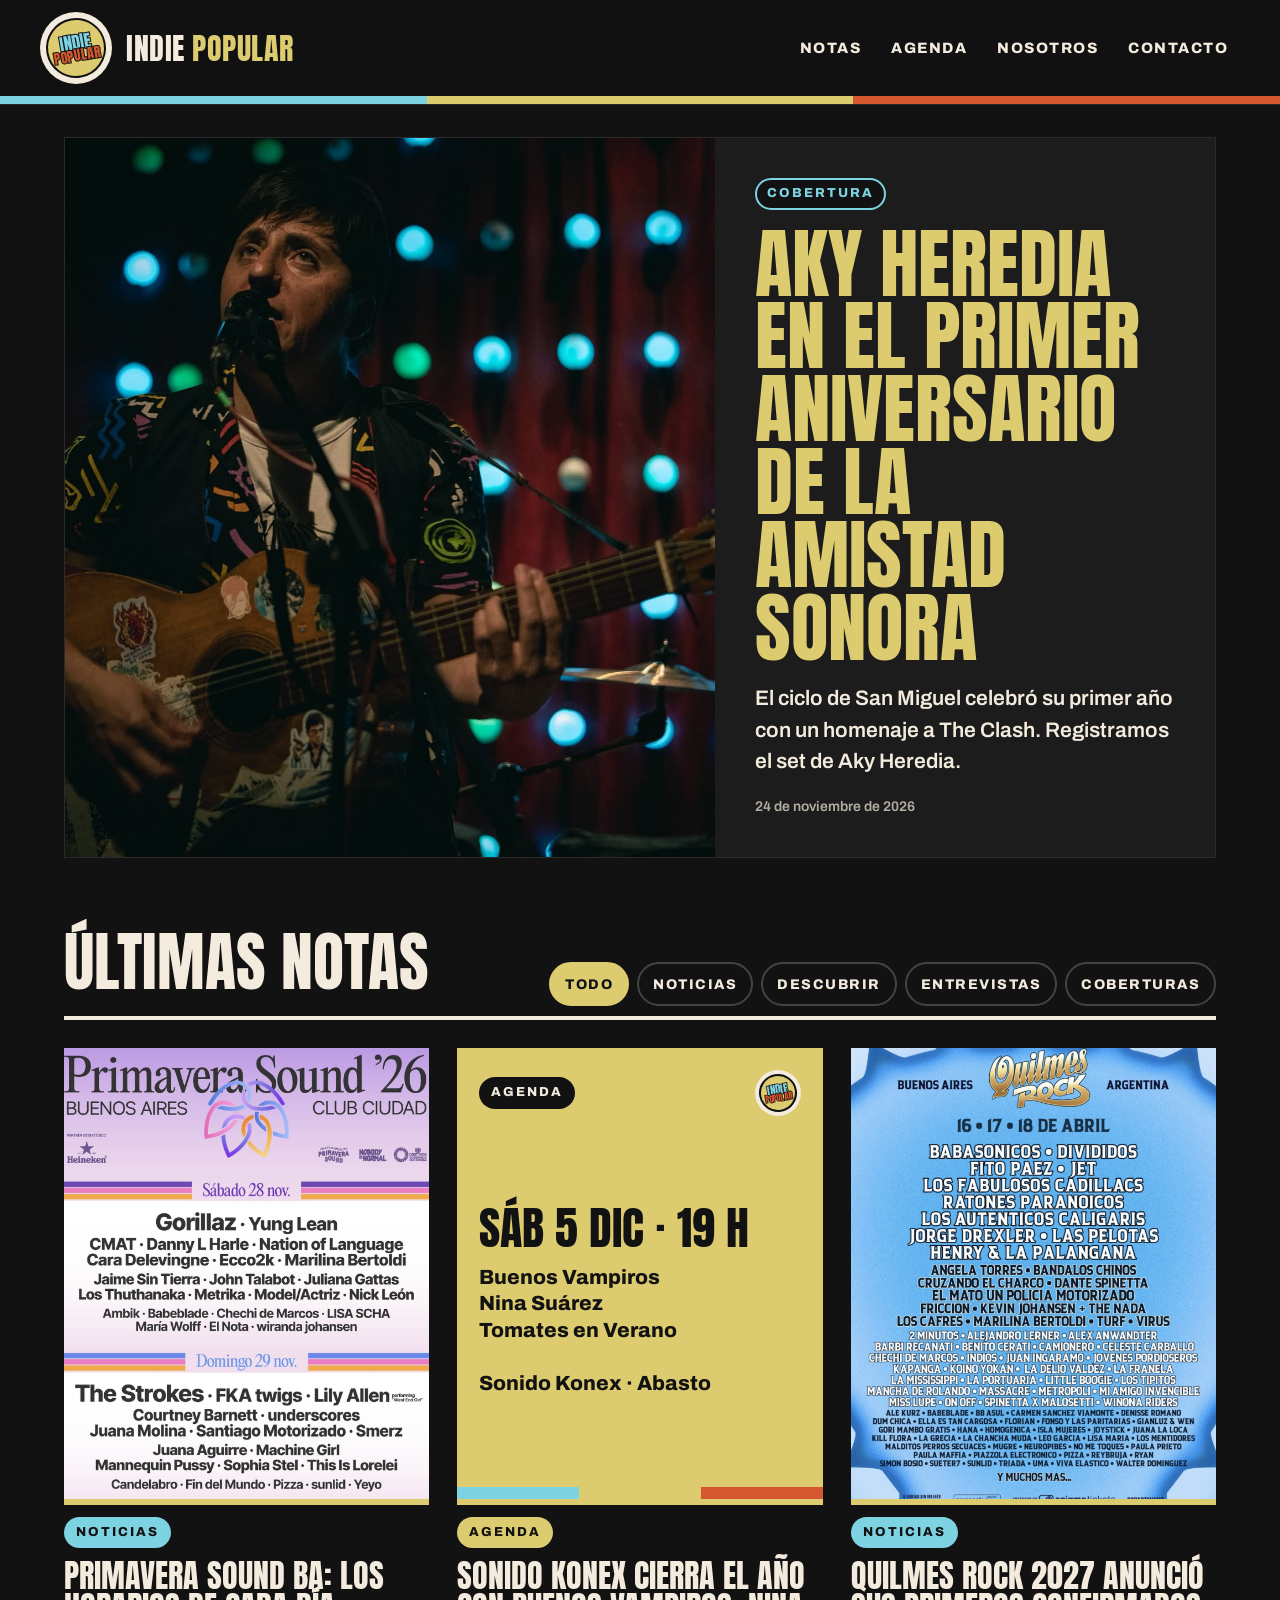
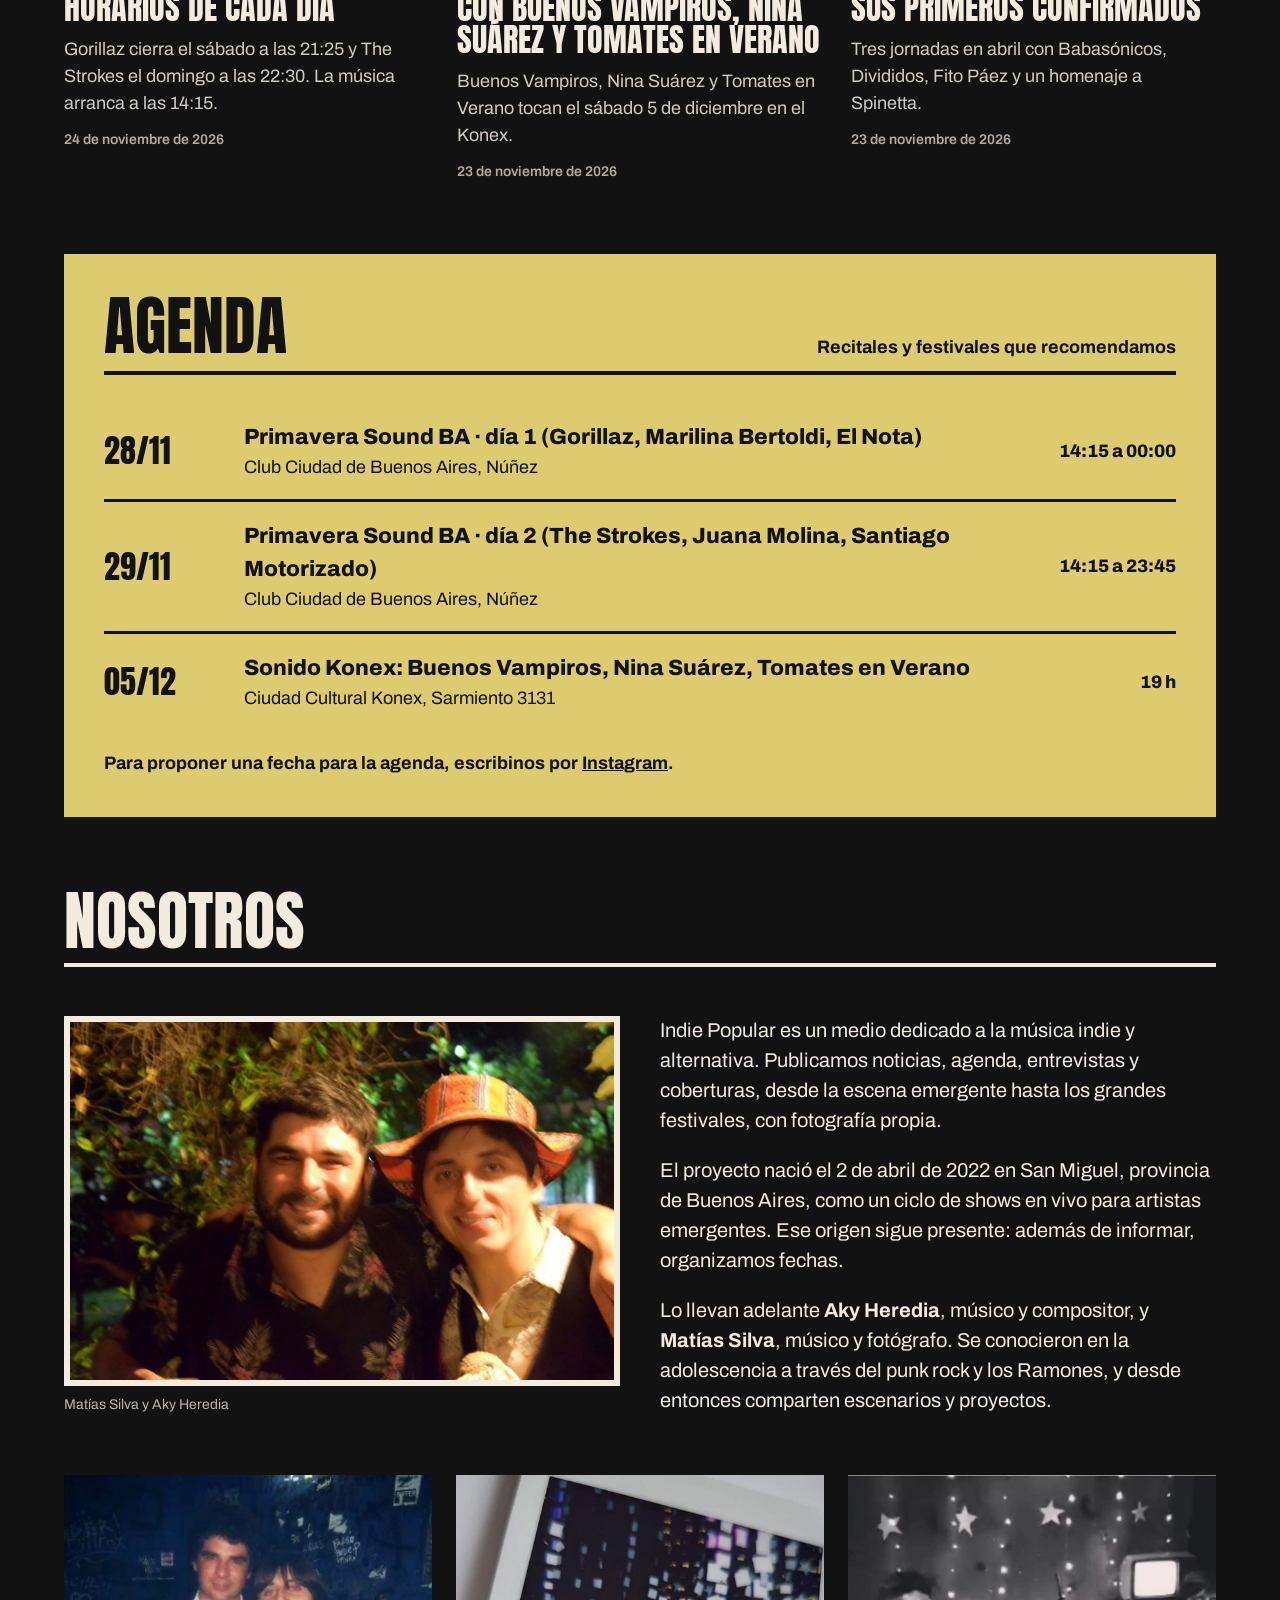
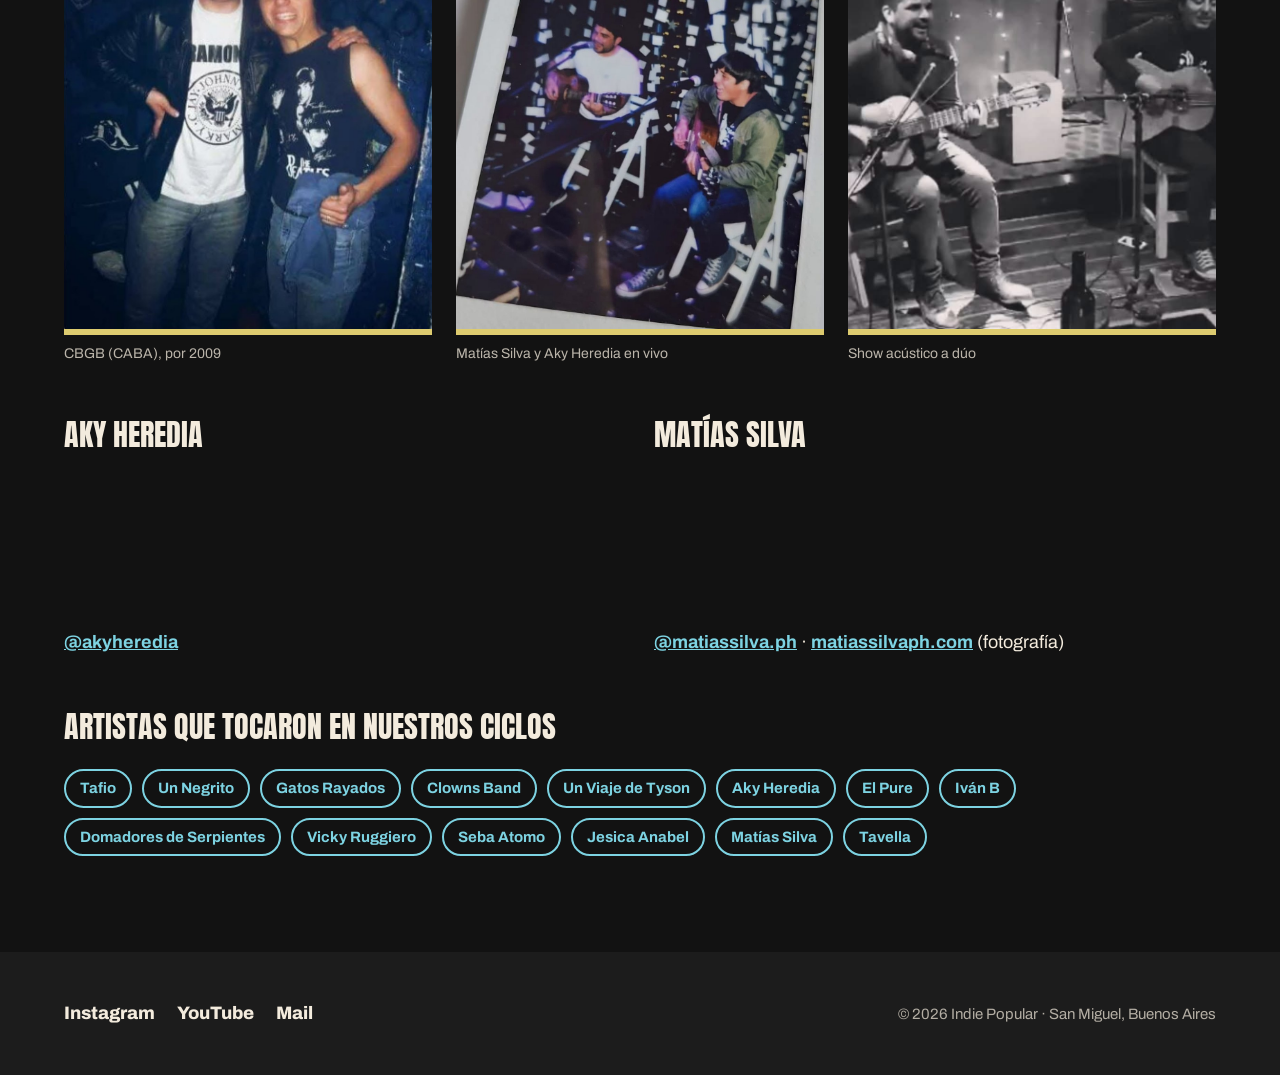
==== commit 8fef0e5c: "Nosotros: Matías Silva, músico y fotógrafo Co-Authored-By: Claude Opus 5.5 <noreply@anthropic.com> C" ====
--- a/index.html
+++ b/index.html
@@ -65,7 +65,7 @@
       <div>
         <p>Indie Popular es un medio dedicado a la música indie y alternativa. Publicamos noticias, agenda, entrevistas y coberturas, desde la escena emergente hasta los grandes festivales, con fotografía propia.</p>
         <p>El proyecto nació el 2 de abril de 2022 en San Miguel, provincia de Buenos Aires, como un ciclo de shows en vivo para artistas emergentes. Ese origen sigue presente: además de informar, organizamos fechas.</p>
-        <p>Lo llevan adelante <strong>Aky Heredia</strong>, músico y compositor, y <strong>Matías Silva</strong>, fotógrafo. Se conocieron en la adolescencia a través del punk rock y los Ramones, y desde entonces comparten escenarios y proyectos.</p>
+        <p>Lo llevan adelante <strong>Aky Heredia</strong>, músico y compositor, y <strong>Matías Silva</strong>, músico y fotógrafo. Se conocieron en la adolescencia a través del punk rock y los Ramones, y desde entonces comparten escenarios y proyectos.</p>
       </div>
     </div>
 
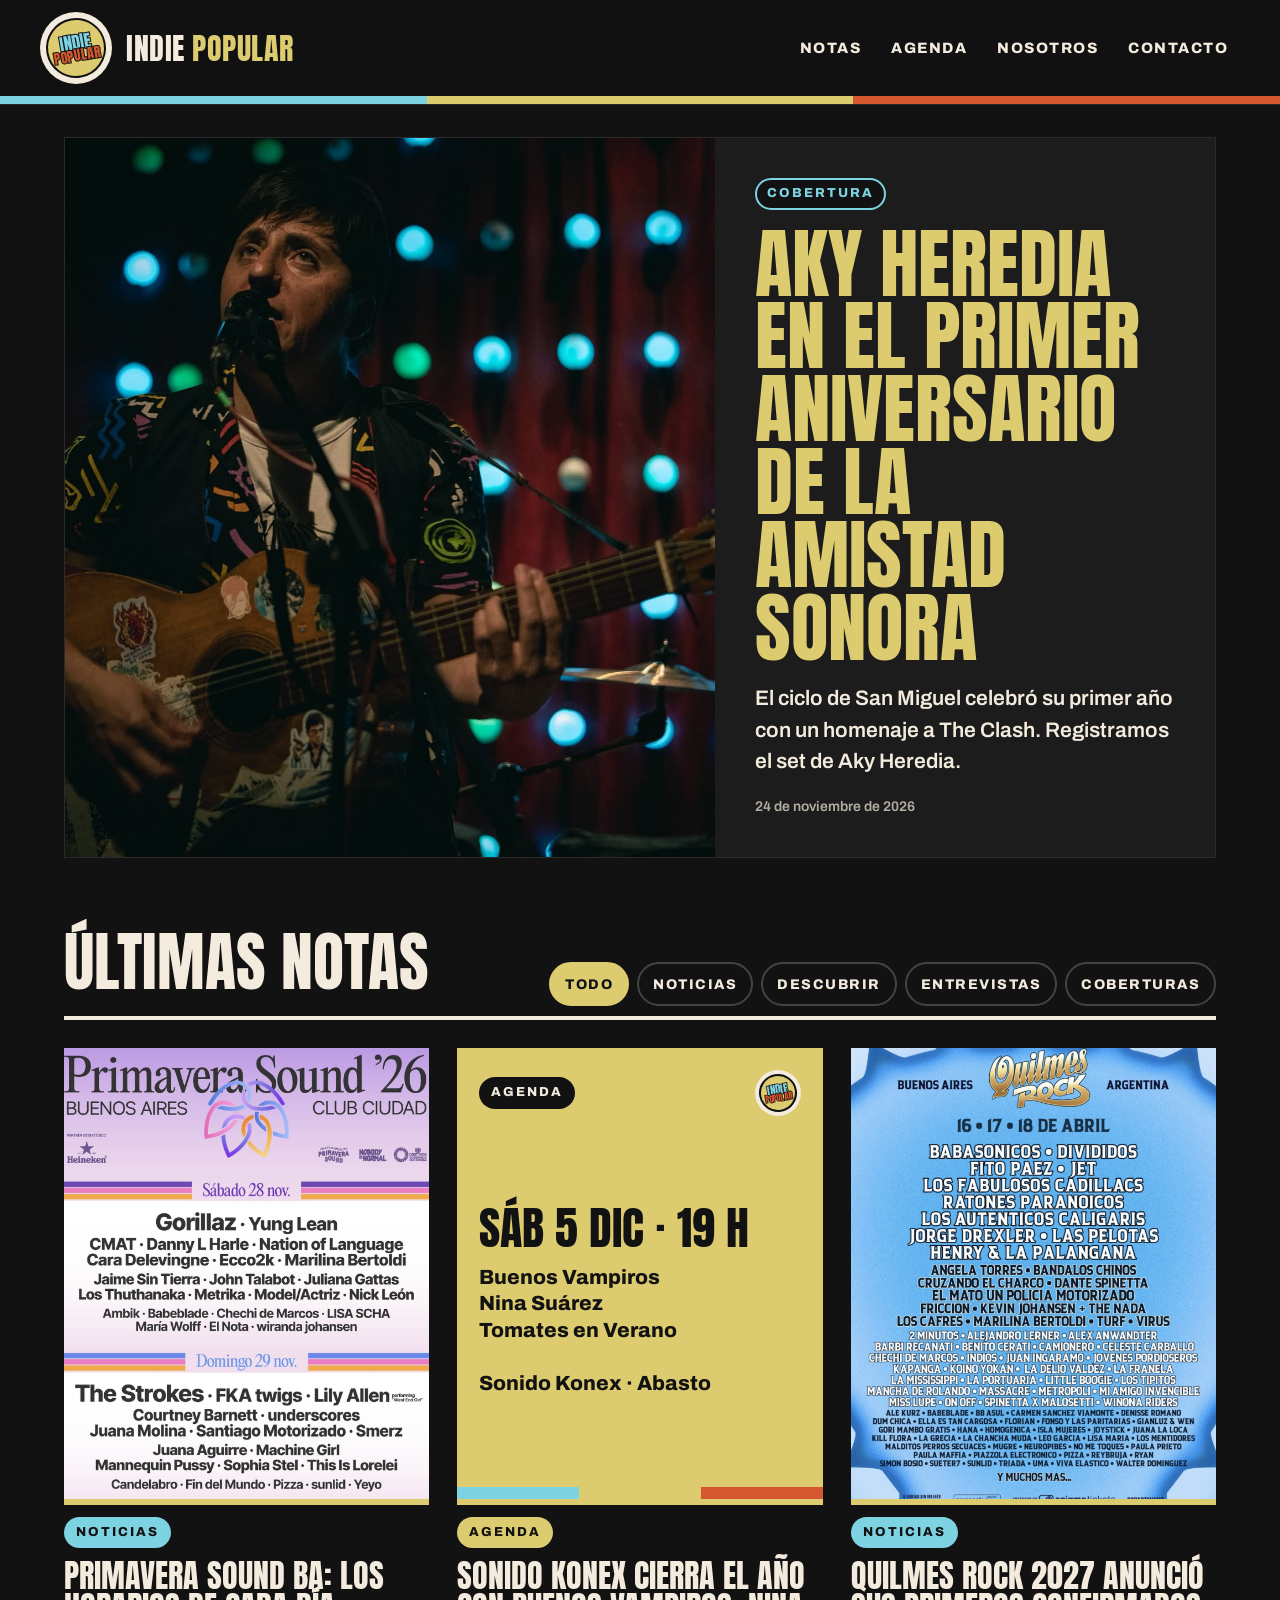
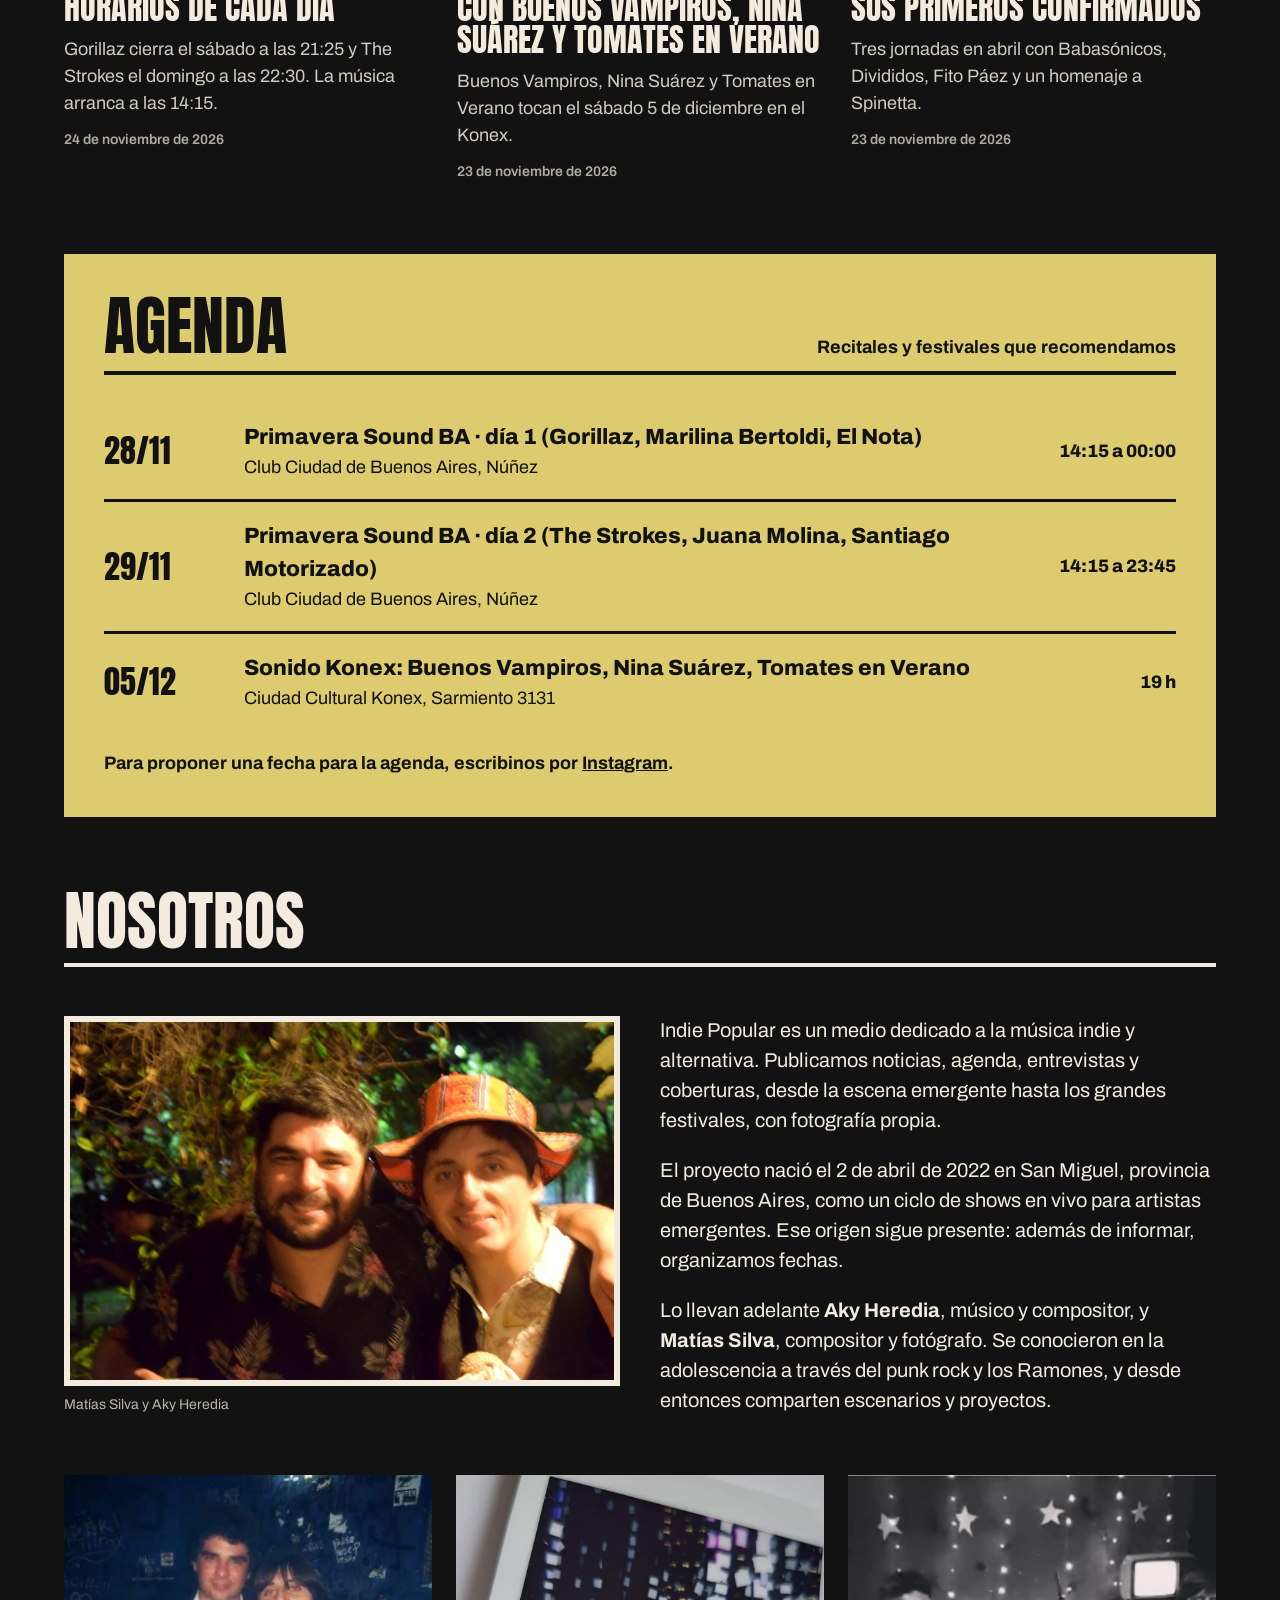
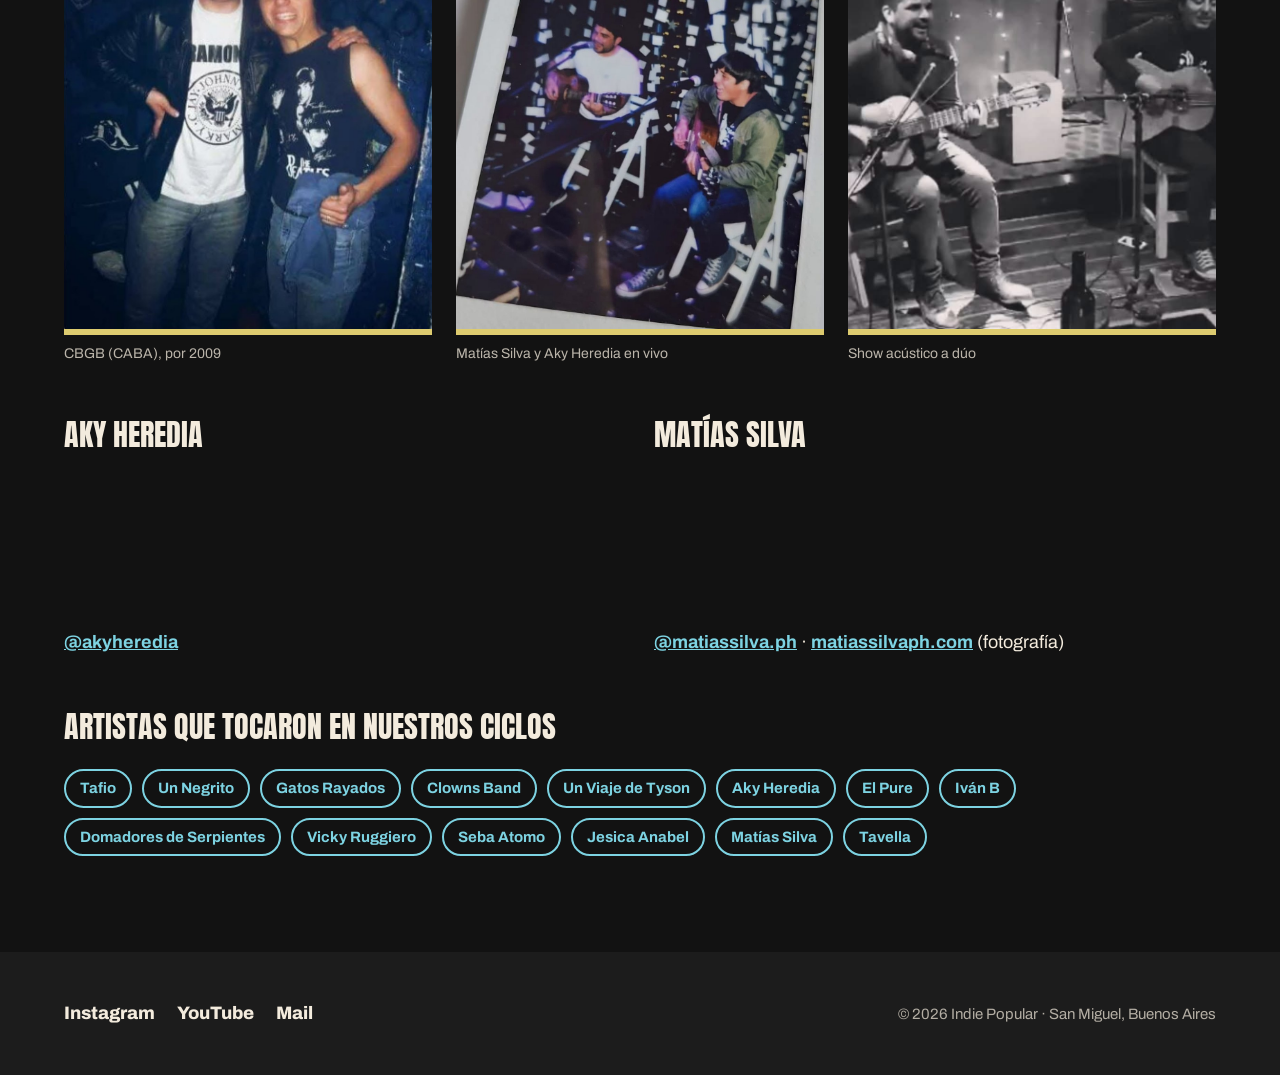
==== commit ea226597: "Nosotros: Matías Silva, compositor y fotógrafo Co-Authored-By: Claude Opus 5.5 <noreply@anthropic.co" ====
--- a/index.html
+++ b/index.html
@@ -65,7 +65,7 @@
       <div>
         <p>Indie Popular es un medio dedicado a la música indie y alternativa. Publicamos noticias, agenda, entrevistas y coberturas, desde la escena emergente hasta los grandes festivales, con fotografía propia.</p>
         <p>El proyecto nació el 2 de abril de 2022 en San Miguel, provincia de Buenos Aires, como un ciclo de shows en vivo para artistas emergentes. Ese origen sigue presente: además de informar, organizamos fechas.</p>
-        <p>Lo llevan adelante <strong>Aky Heredia</strong>, músico y compositor, y <strong>Matías Silva</strong>, músico y fotógrafo. Se conocieron en la adolescencia a través del punk rock y los Ramones, y desde entonces comparten escenarios y proyectos.</p>
+        <p>Lo llevan adelante <strong>Aky Heredia</strong>, músico y compositor, y <strong>Matías Silva</strong>, compositor y fotógrafo. Se conocieron en la adolescencia a través del punk rock y los Ramones, y desde entonces comparten escenarios y proyectos.</p>
       </div>
     </div>
 
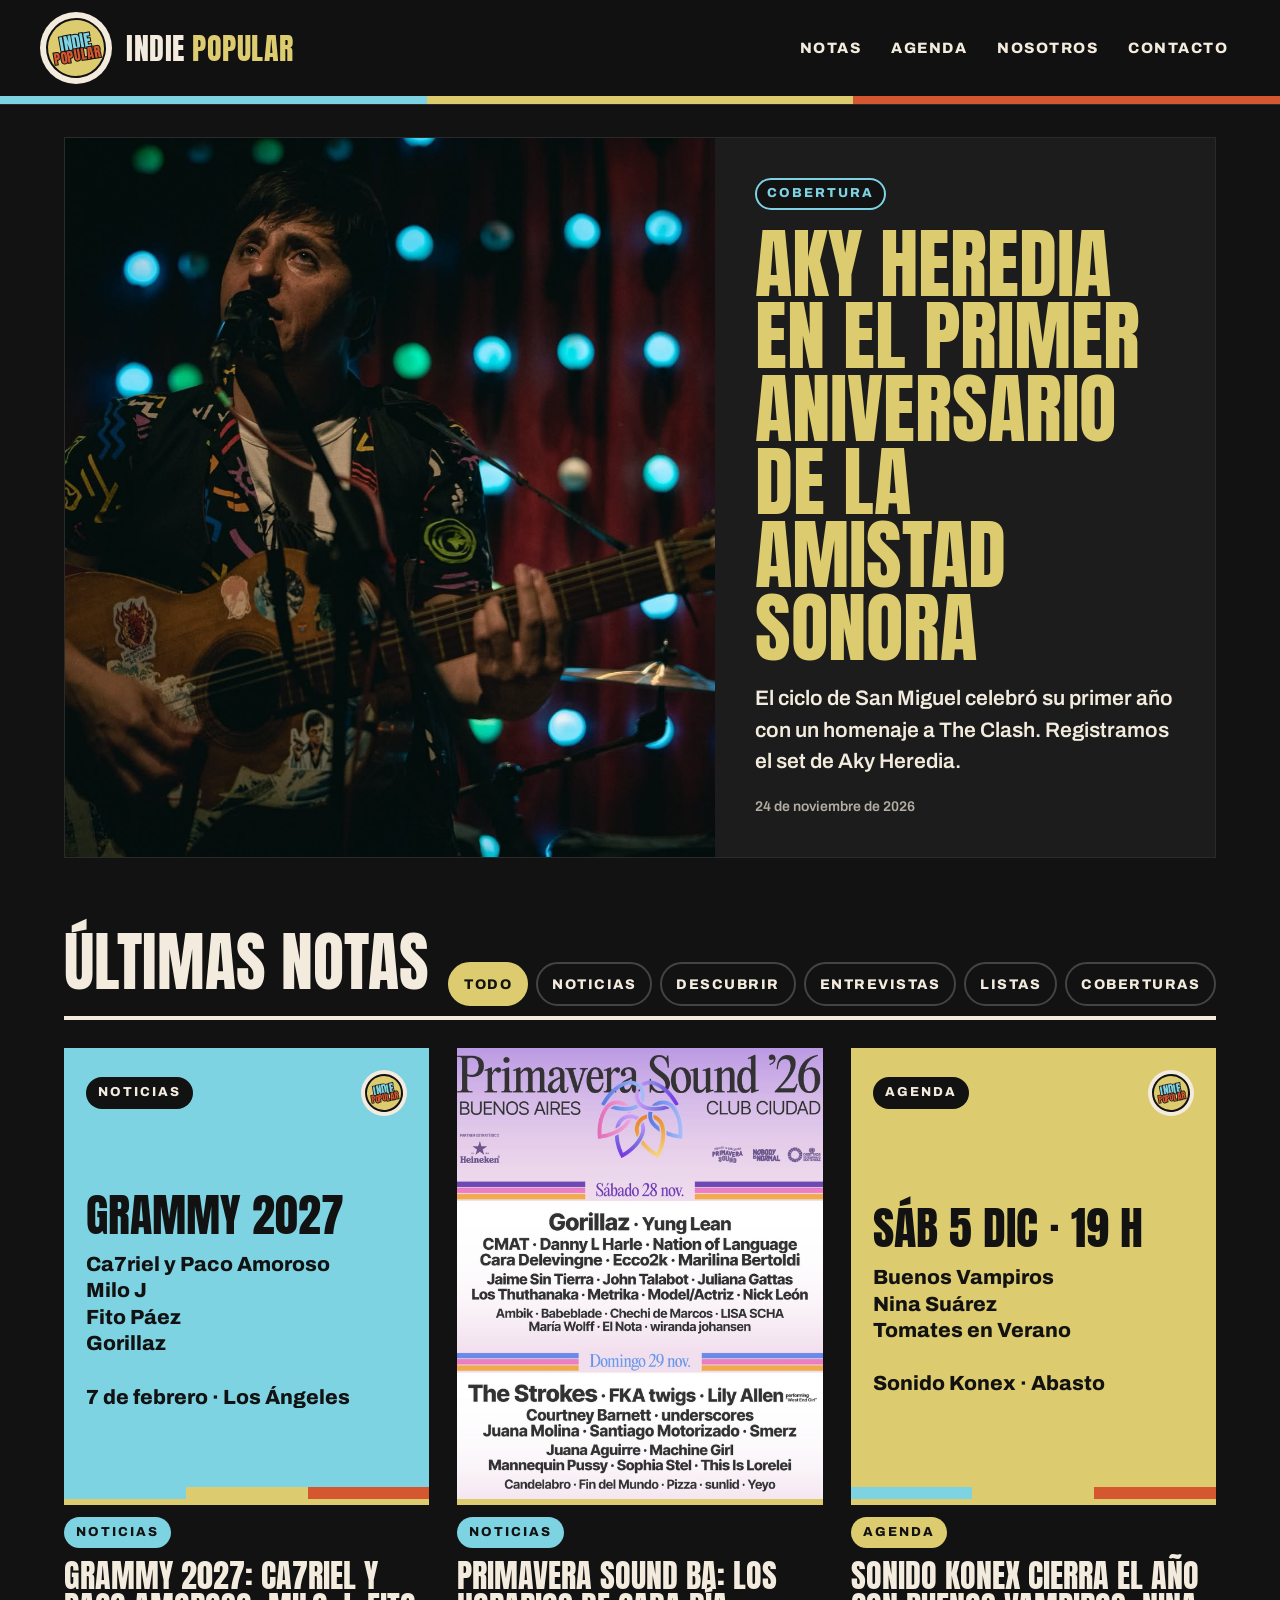
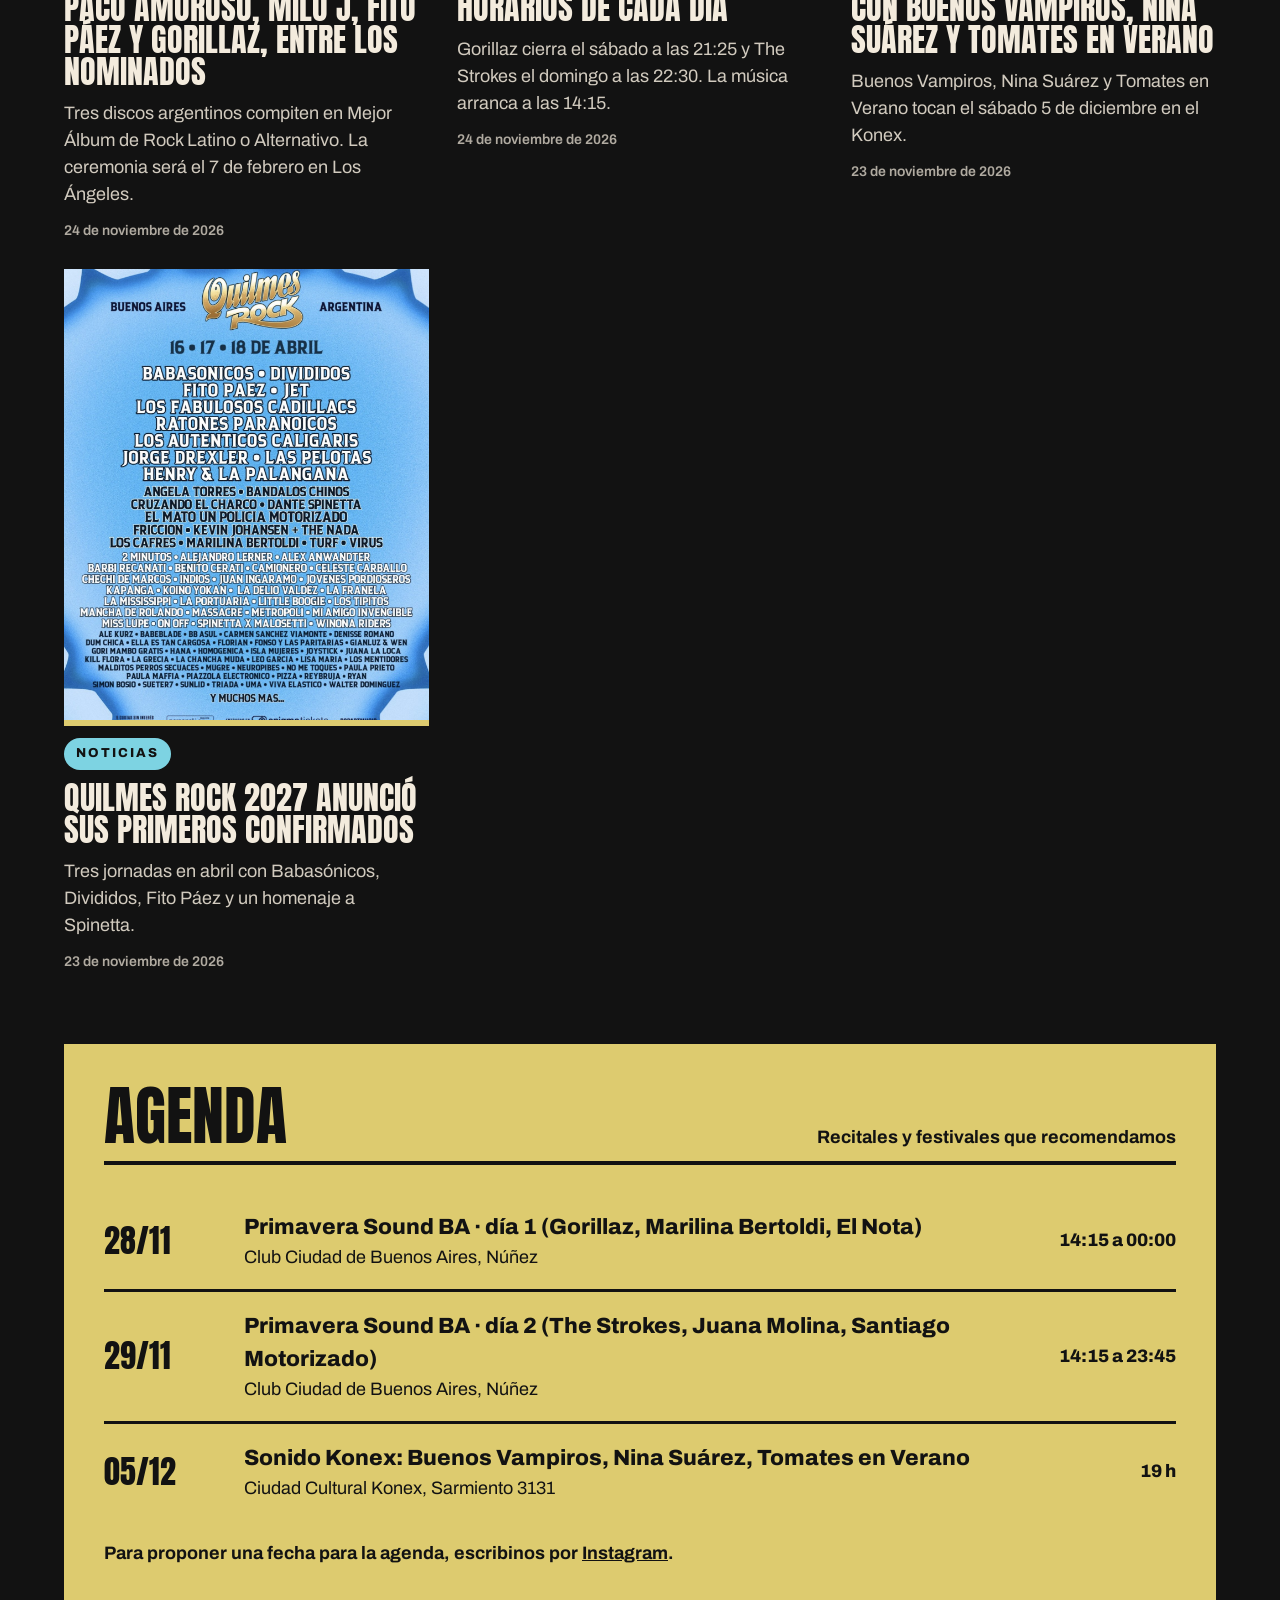
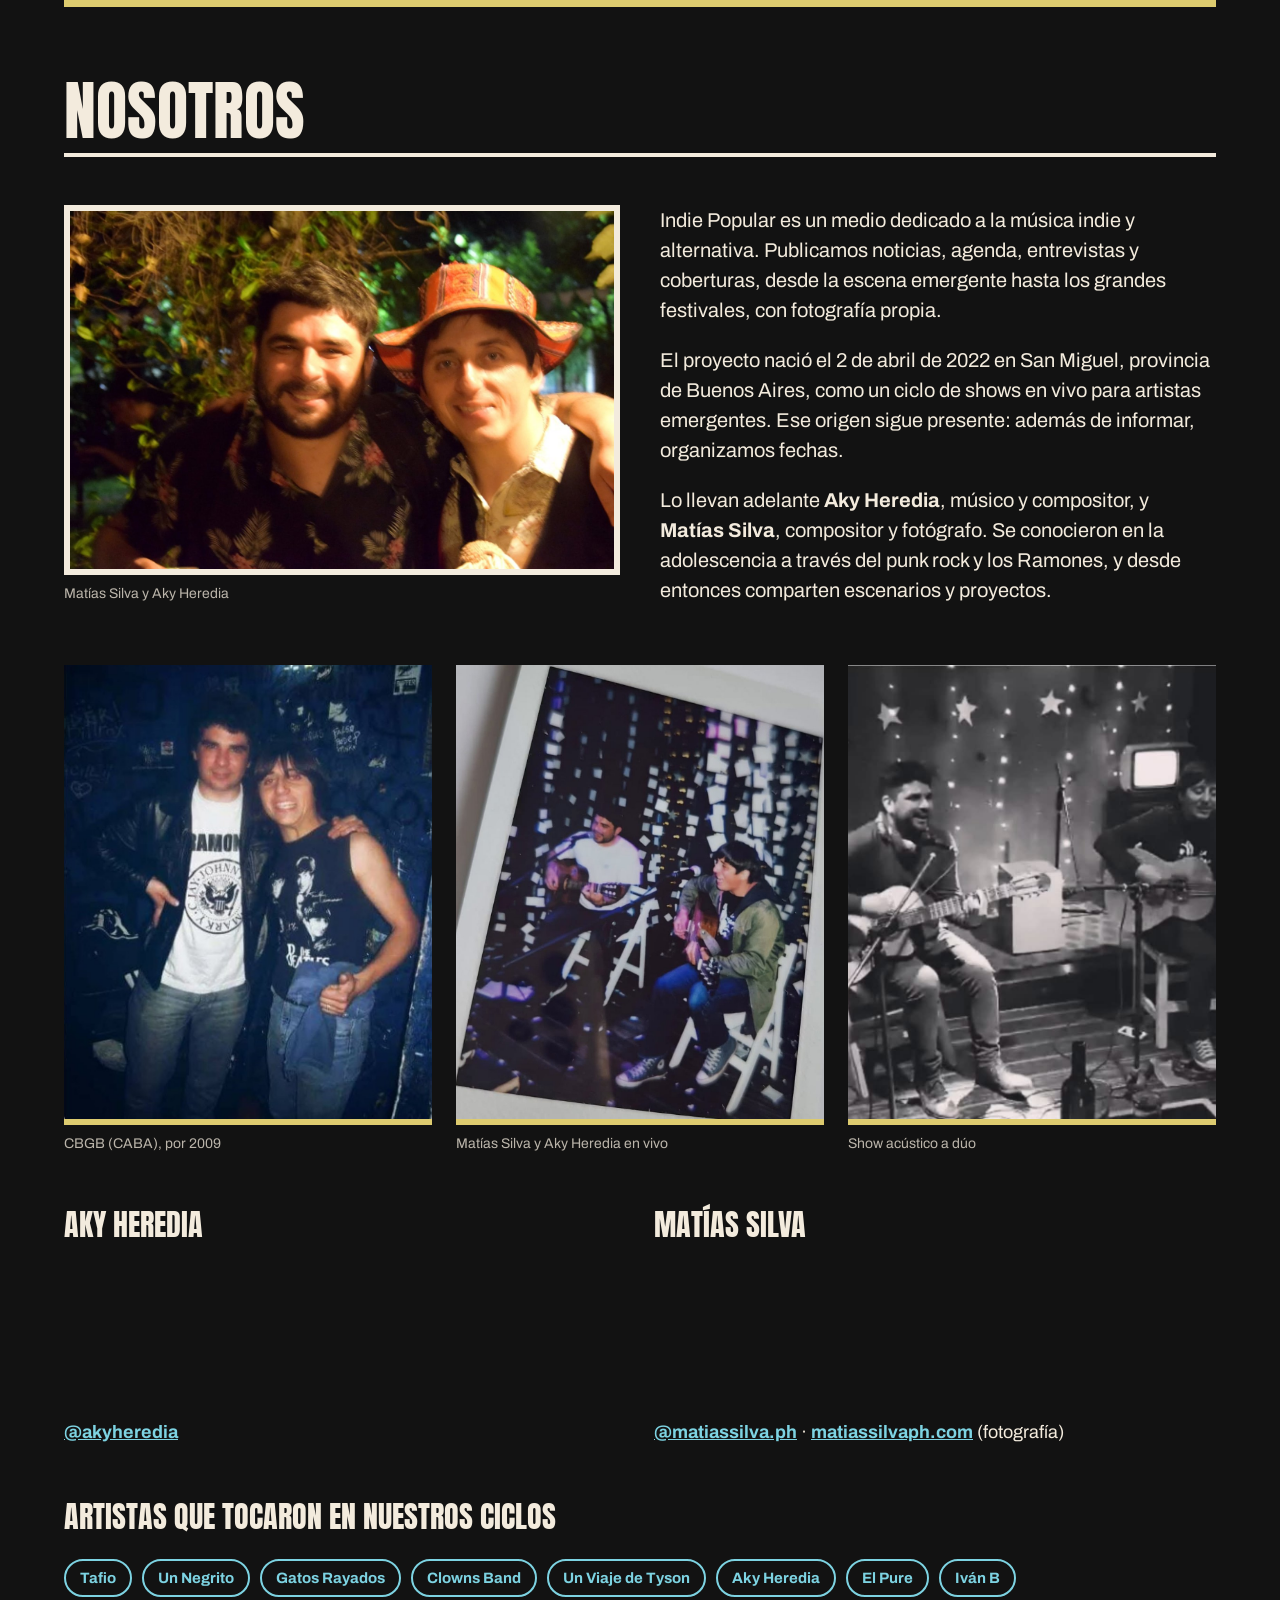
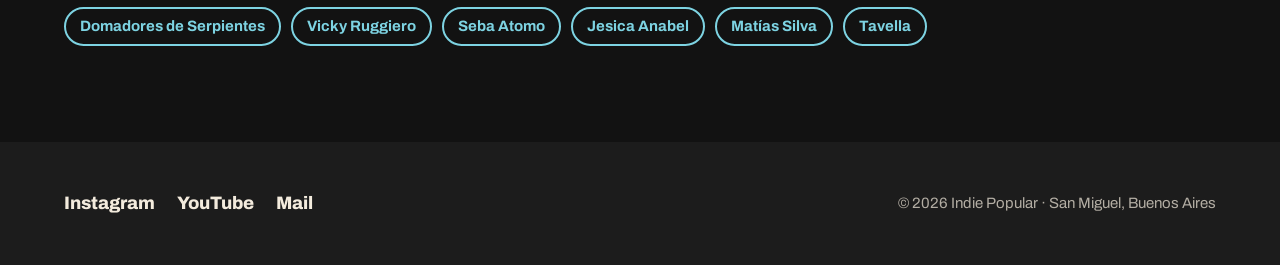
==== commit 13071b39: "Sección Listas Co-Authored-By: Claude Opus 5.5 <noreply@anthropic.com> Claude-Session: https://claud" ====
--- a/index.html
+++ b/index.html
@@ -41,6 +41,7 @@
         <button type="button" data-cat="Noticias" aria-pressed="false">Noticias</button>
         <button type="button" data-cat="Descubrir" aria-pressed="false">Descubrir</button>
         <button type="button" data-cat="Entrevistas" aria-pressed="false">Entrevistas</button>
+        <button type="button" data-cat="Listas" aria-pressed="false">Listas</button>
         <button type="button" data-cat="Cobertura" aria-pressed="false">Coberturas</button>
       </div>
     </div>
--- a/estilos.css
+++ b/estilos.css
@@ -36,6 +36,8 @@
 .tag--Cobertura{background:var(--tinta);color:var(--celeste);border:2px solid var(--celeste);padding:4px 10px}
 .tag--Noticias{background:var(--celeste)}
 .tag--Agenda{background:var(--mostaza);color:var(--tinta)}
+.tag--Listas{background:var(--teja);color:#fff}
+.placa--Listas{background:var(--crema)}
 
 /* Portada */
 .portada{display:grid;grid-template-columns:minmax(0,1.3fr) minmax(0,1fr);gap:0;margin:32px auto 0;border:1px solid #2a2a2a;text-decoration:none}
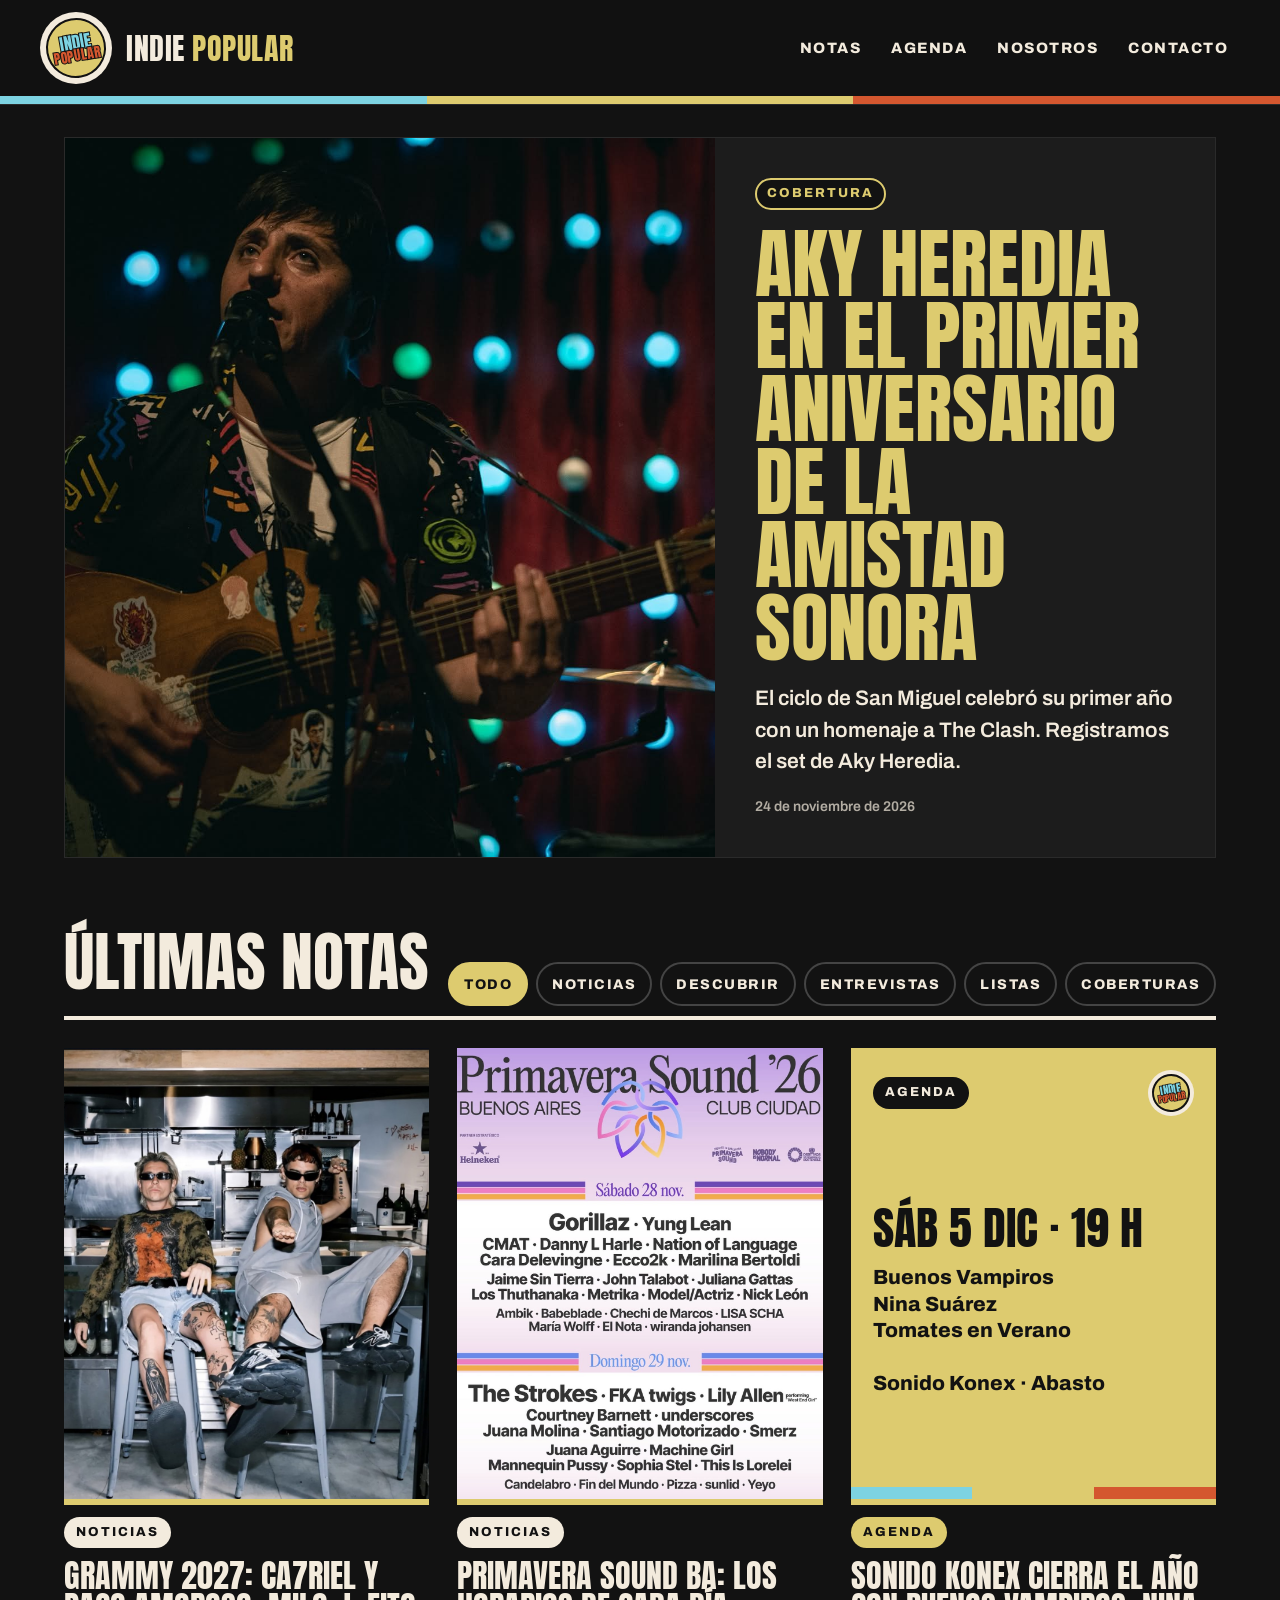
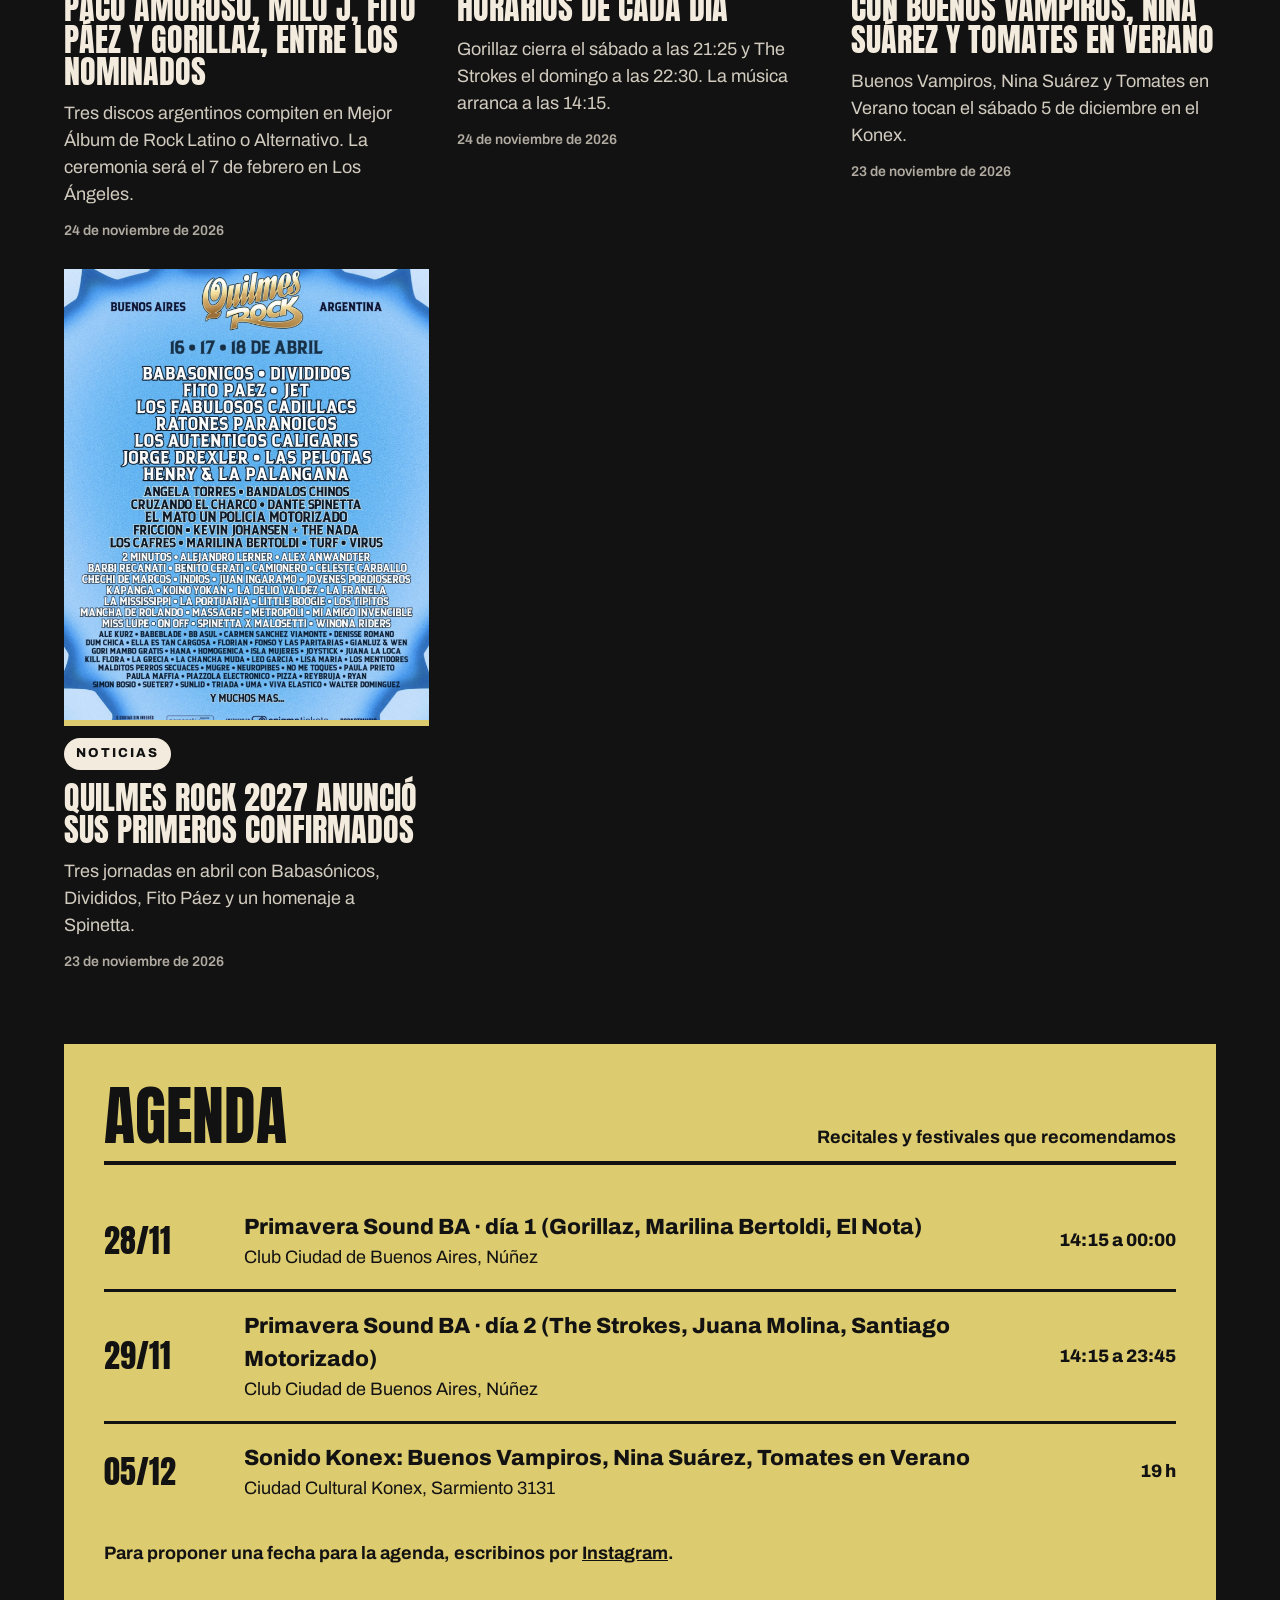
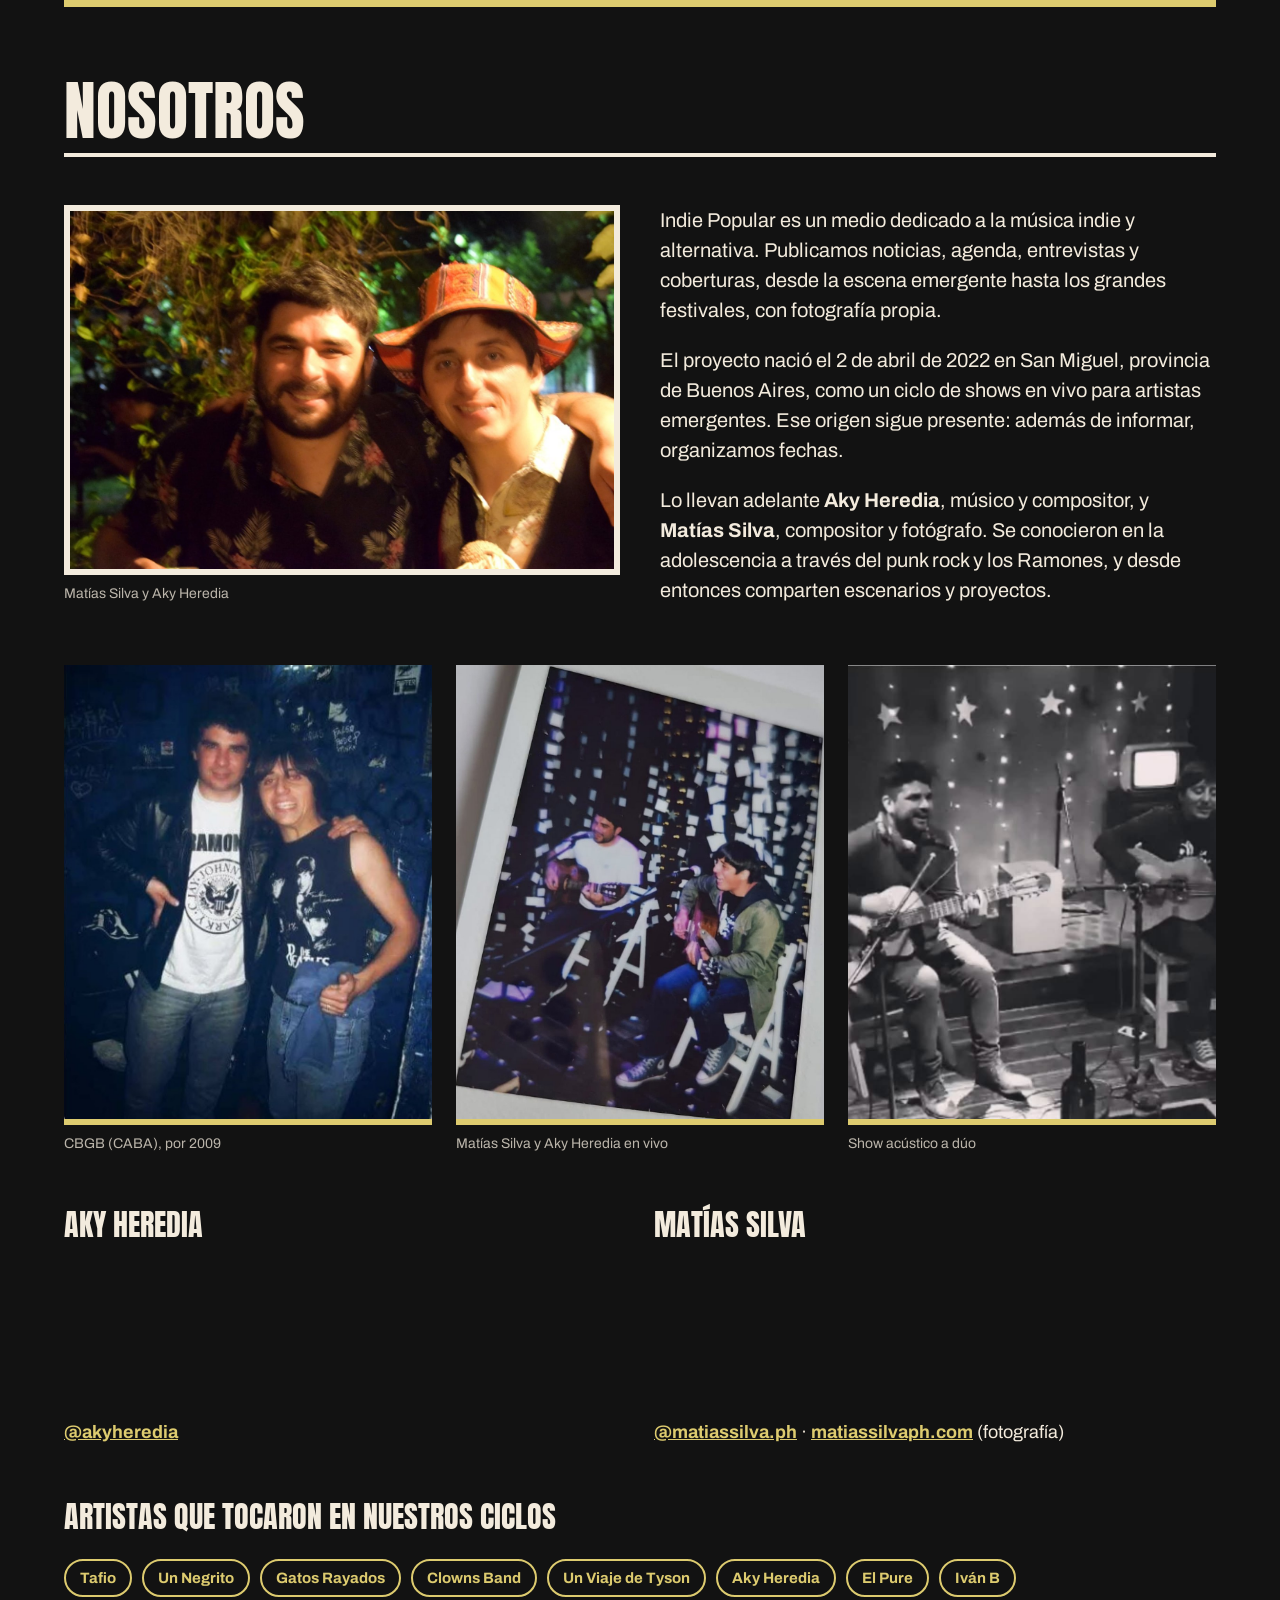
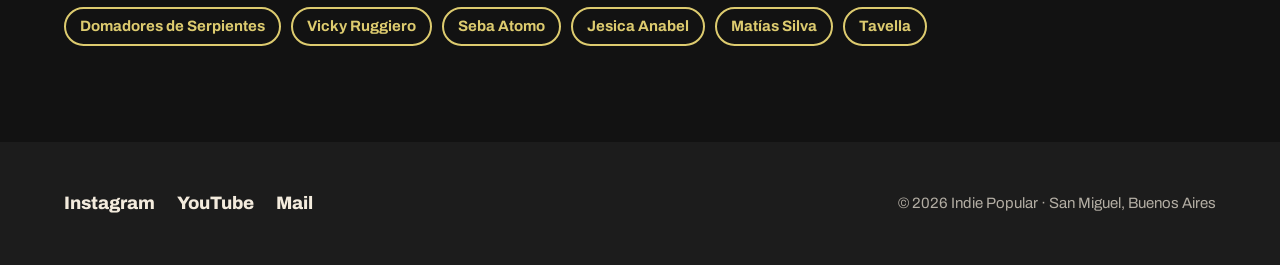
==== commit 294db077: "Dominio indiepopular.com en metadatos Co-Authored-By: Claude Opus 5.5 <noreply@anthropic.com> Claude" ====
--- a/index.html
+++ b/index.html
@@ -7,7 +7,8 @@
 <meta name="description" content="Indie Popular es un medio de música indie y alternativa: noticias, agenda, entrevistas y coberturas con fotografía propia. Desde San Miguel, Buenos Aires.">
 <meta property="og:title" content="Indie Popular">
 <meta property="og:description" content="Noticias, agenda, entrevistas y coberturas de música indie y alternativa.">
-<meta property="og:image" content="https://indiepopular.netlify.app/img/aky-matias.jpg">
+<meta property="og:url" content="https://indiepopular.com/">
+<meta property="og:image" content="https://indiepopular.com/img/aky-matias.jpg">
 <link rel="preconnect" href="https://fonts.googleapis.com">
 <link rel="preconnect" href="https://fonts.gstatic.com" crossorigin>
 <link href="https://fonts.googleapis.com/css2?family=Anton&family=Archivo:wght@400;600;700;800&display=swap" rel="stylesheet">
--- a/estilos.css
+++ b/estilos.css
@@ -30,13 +30,13 @@
 .nav a:hover,.nav a:focus-visible{background:var(--crema);color:var(--tinta)}
 
 /* Etiquetas */
-.tag{display:inline-block;font-weight:800;font-size:13px;letter-spacing:2px;text-transform:uppercase;padding:6px 12px;border-radius:999px;background:var(--celeste);color:var(--tinta)}
+.tag{display:inline-block;font-weight:800;font-size:13px;letter-spacing:2px;text-transform:uppercase;padding:6px 12px;border-radius:999px;background:var(--crema);color:var(--tinta)}
 .tag--Descubrir{background:var(--teja-oscuro);color:#fff}
-.tag--Entrevistas{background:var(--crema);color:var(--tinta)}
-.tag--Cobertura{background:var(--tinta);color:var(--celeste);border:2px solid var(--celeste);padding:4px 10px}
-.tag--Noticias{background:var(--celeste)}
+.tag--Entrevistas{background:var(--tinta);color:var(--crema);border:2px solid var(--crema);padding:4px 10px}
+.tag--Cobertura{background:var(--tinta);color:var(--mostaza);border:2px solid var(--mostaza);padding:4px 10px}
+.tag--Noticias{background:var(--crema)}
 .tag--Agenda{background:var(--mostaza);color:var(--tinta)}
-.tag--Listas{background:var(--teja);color:#fff}
+.tag--Listas{background:var(--teja-oscuro);color:#fff}
 .placa--Listas{background:var(--crema)}
 
 /* Portada */
@@ -58,7 +58,7 @@
 .grilla{display:grid;grid-template-columns:repeat(auto-fill,minmax(280px,1fr));gap:28px}
 .tarjeta{text-decoration:none;display:flex;flex-direction:column;gap:12px}
 .tarjeta__img{aspect-ratio:4/5;object-fit:cover;width:100%;border-bottom:6px solid var(--mostaza)}
-.placa{display:flex;flex-direction:column;justify-content:space-between;gap:16px;padding:22px 22px 0;background:var(--celeste);color:var(--tinta);overflow:hidden}
+.placa{display:flex;flex-direction:column;justify-content:space-between;gap:16px;padding:22px 22px 0;background:var(--crema);color:var(--tinta);overflow:hidden}
 .placa__top{display:flex;justify-content:space-between;align-items:center}
 .placa__cat{font-weight:800;font-size:13px;letter-spacing:2px;text-transform:uppercase;background:var(--tinta);color:var(--crema);padding:6px 12px;border-radius:999px}
 .placa__cuerpo{display:flex;flex-direction:column;gap:14px}
@@ -95,7 +95,7 @@
 
 .nosotros p{font-size:20px}
 .artistas{display:flex;flex-wrap:wrap;gap:10px;margin-top:20px}
-.artistas span{border:2px solid var(--celeste);color:var(--celeste);border-radius:999px;padding:6px 14px;font-weight:700;font-size:15px}
+.artistas span{border:2px solid var(--mostaza);color:var(--mostaza);border-radius:999px;padding:6px 14px;font-weight:700;font-size:15px}
 
 /* Nota */
 .nota{max-width:760px;margin:40px auto 0}
@@ -135,7 +135,7 @@
 .escuchanos h3,.subtitulo{font-family:var(--display);font-weight:400;font-size:30px;text-transform:uppercase;margin:0}
 .subtitulo{margin-top:48px}
 .escuchanos iframe{border-radius:12px;border:0}
-.escuchanos a{font-weight:700;color:var(--celeste)}
+.escuchanos a{font-weight:700;color:var(--mostaza)}
 @media (max-width:800px){.galeria,.escuchanos{grid-template-columns:1fr}}
 
 .nota-galeria{display:grid;grid-template-columns:repeat(2,minmax(0,1fr));gap:12px;margin-top:28px}
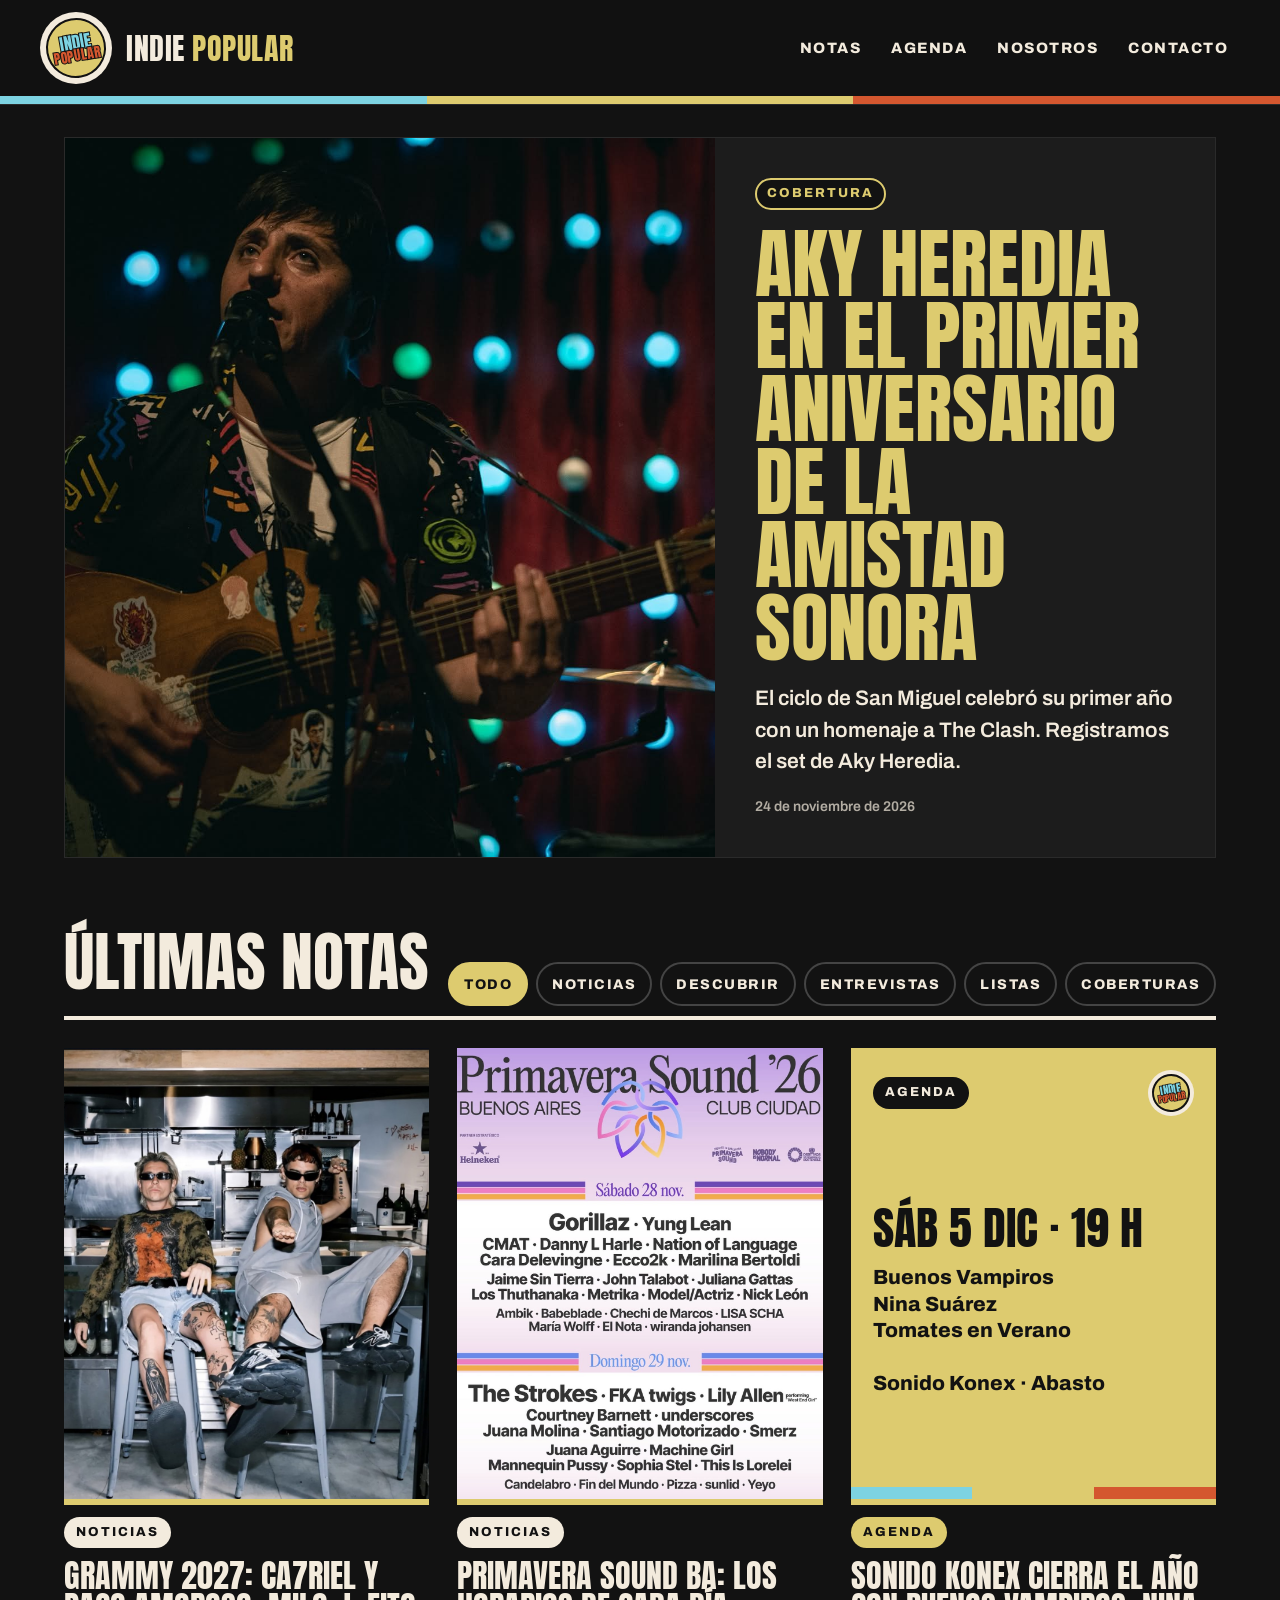
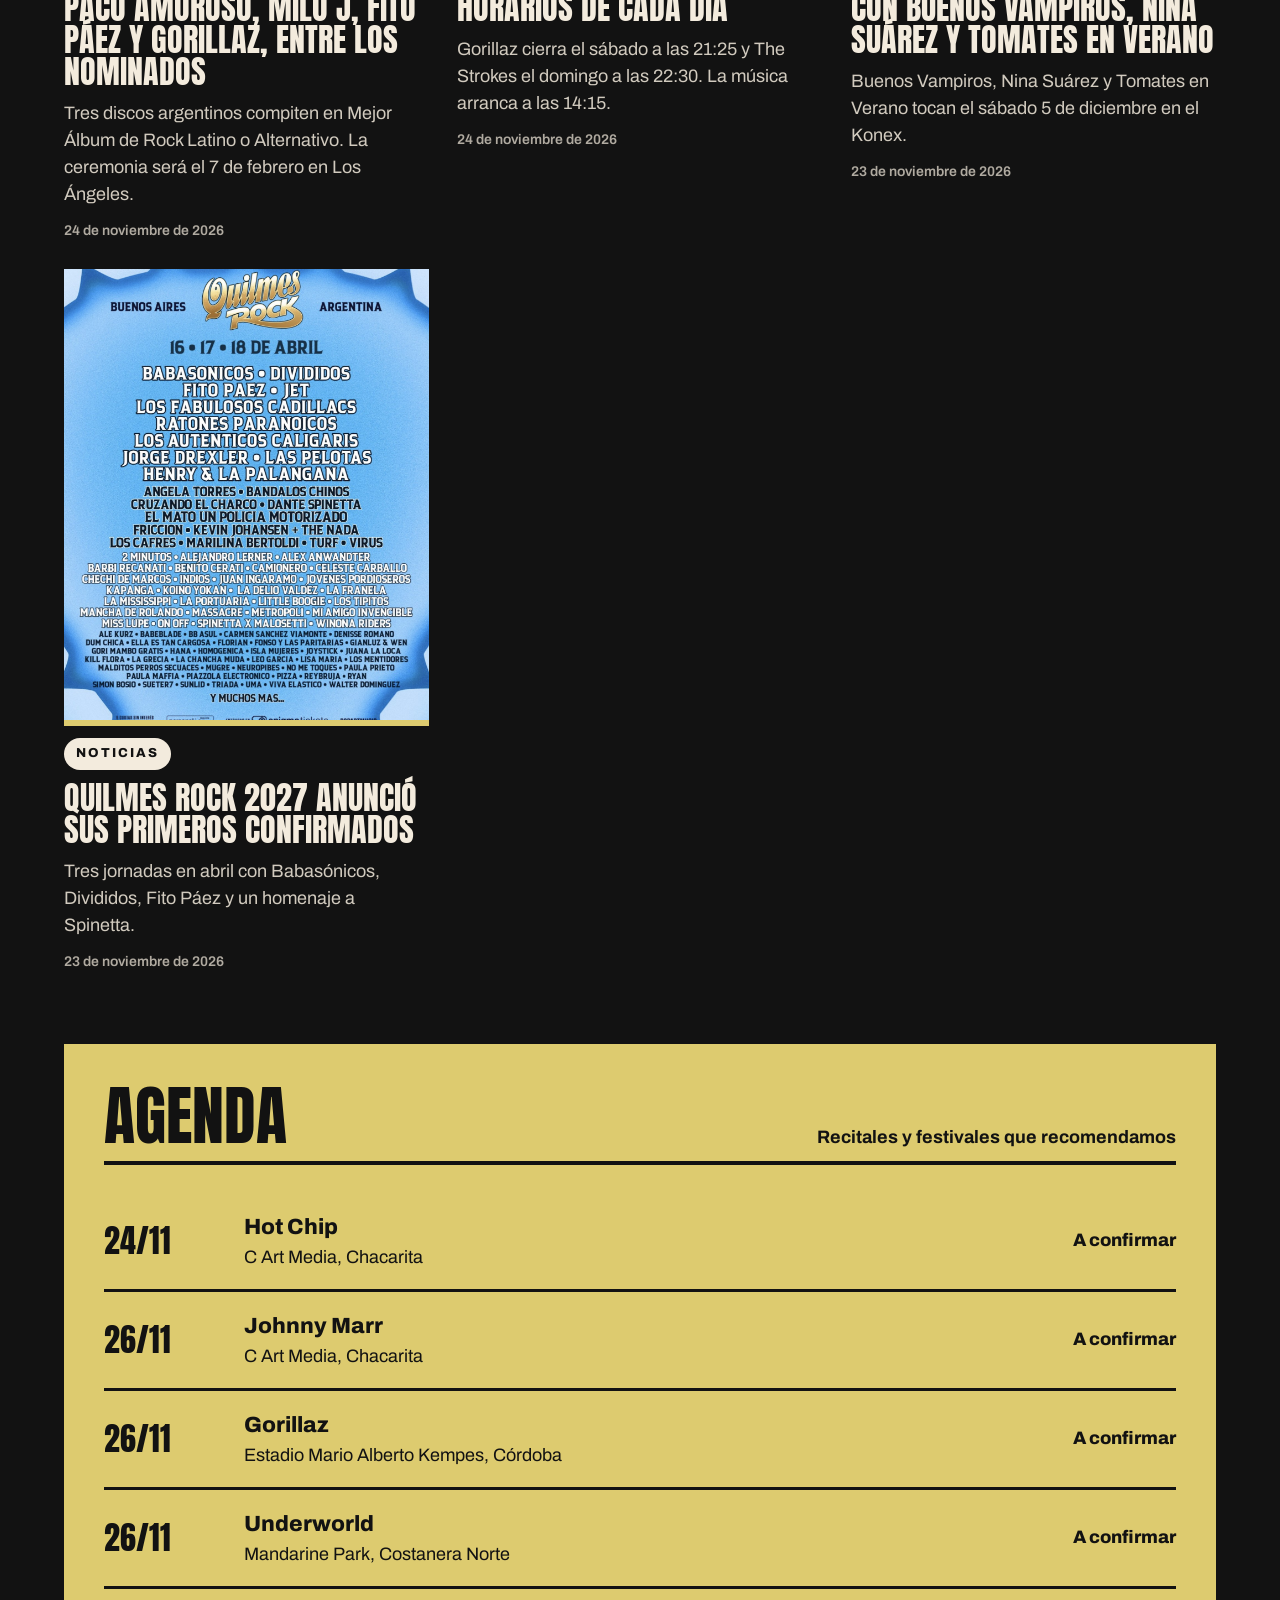
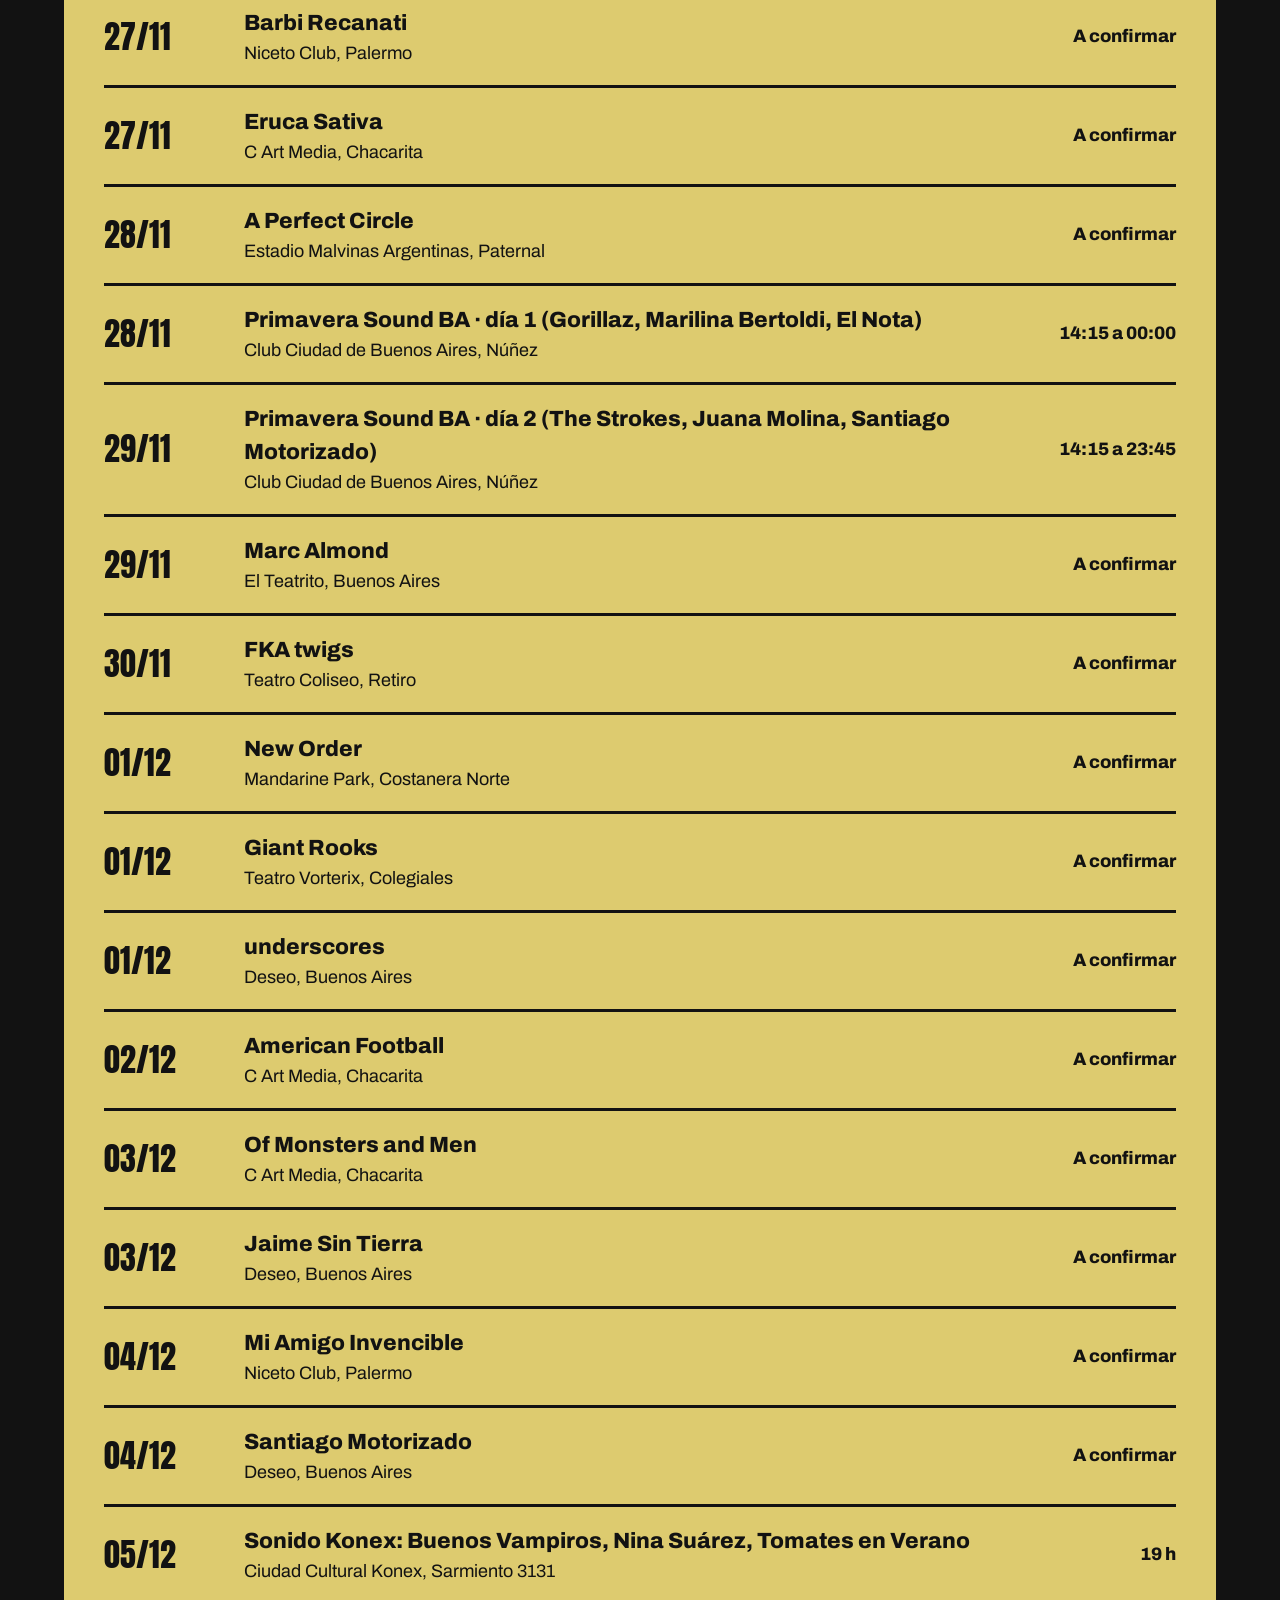
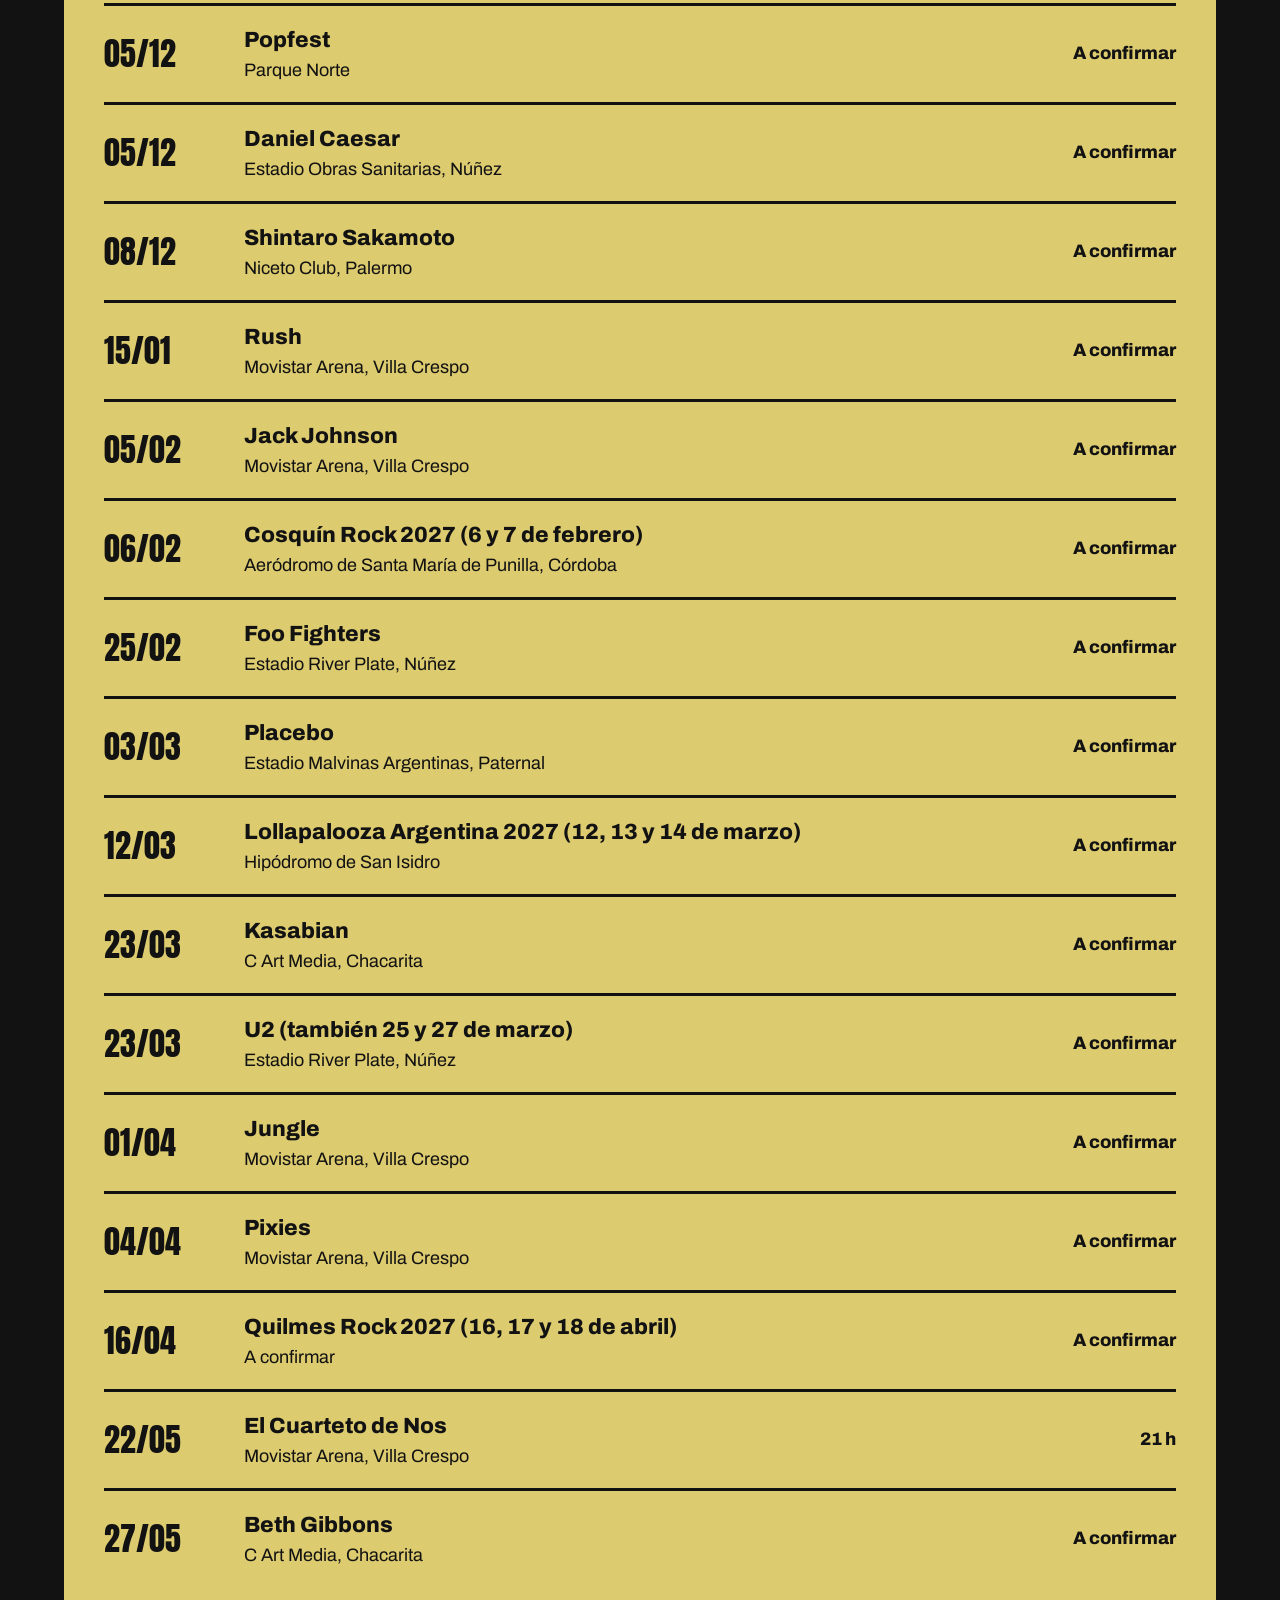
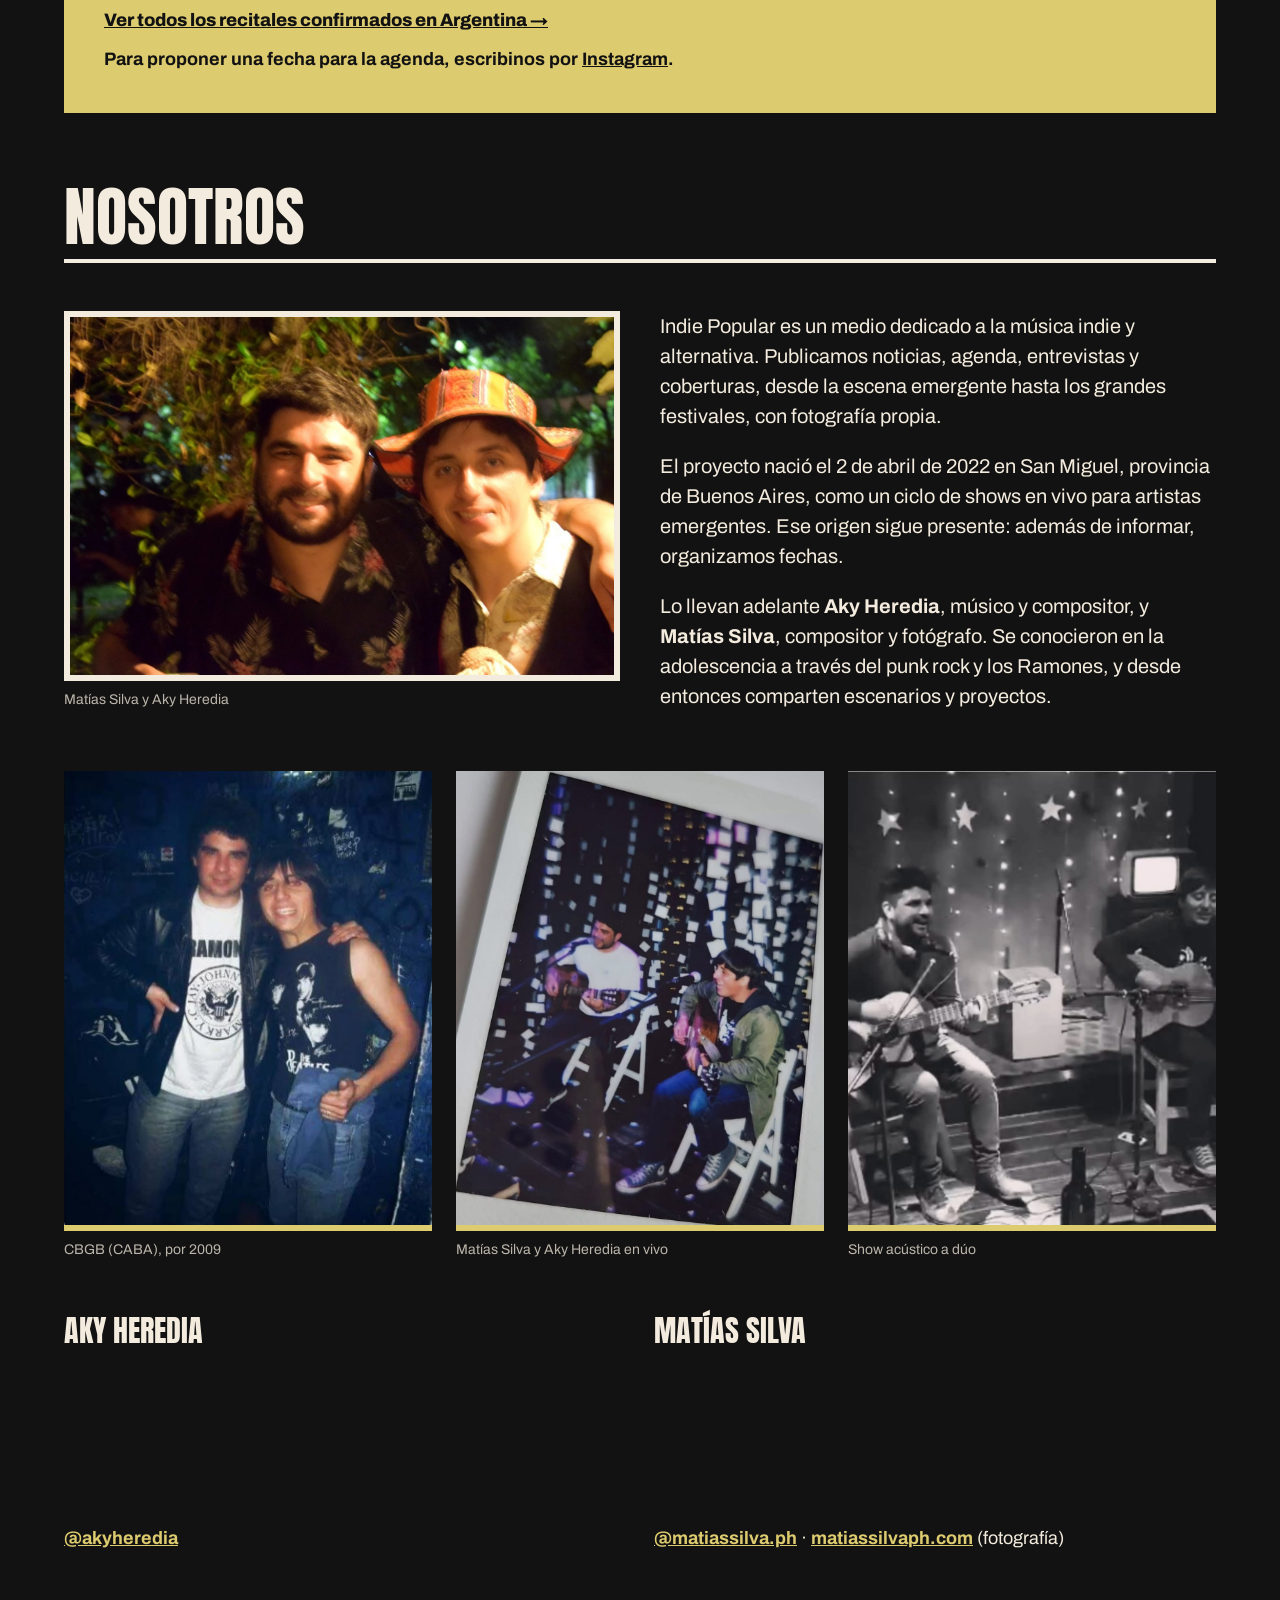
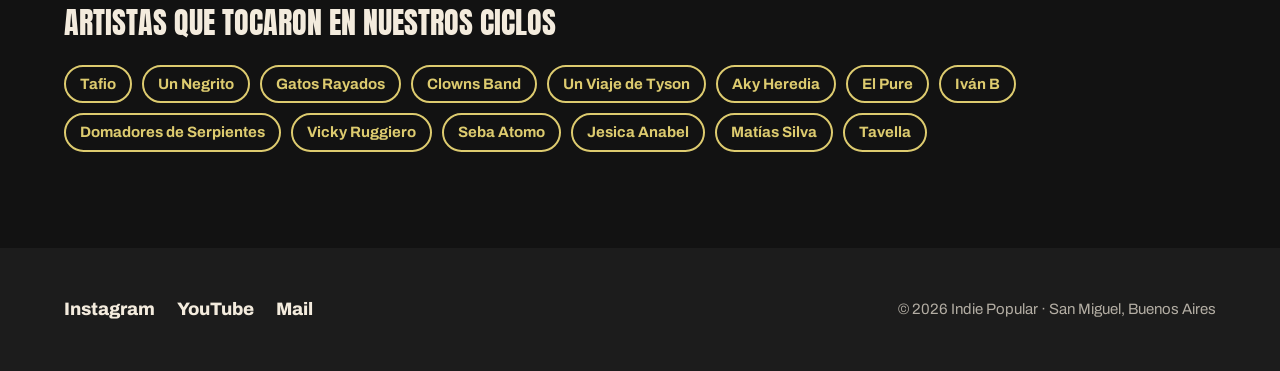
==== commit 9fff591f: "Página /recitales/: agenda completa de recitales en Argentina con datos estructurados Co-Authored-By" ====
--- a/index.html
+++ b/index.html
@@ -23,7 +23,7 @@
     </a>
     <nav class="nav" aria-label="Secciones">
       <a href="#notas">Notas</a>
-      <a href="#agenda">Agenda</a>
+      <a href="/recitales/">Agenda</a>
       <a href="#nosotros">Nosotros</a>
       <a href="#contacto">Contacto</a>
     </nav>
@@ -53,7 +53,8 @@
     <div class="agenda">
       <div class="seccion__titulo"><h2>Agenda</h2><strong>Recitales y festivales que recomendamos</strong></div>
       <div id="agenda-lista"></div>
-      <p style="margin:20px 0 0;font-weight:700">Para proponer una fecha para la agenda, escribinos por <a data-link="instagram" href="#">Instagram</a>.</p>
+      <p style="margin:20px 0 0;font-weight:800"><a href="/recitales/">Ver todos los recitales confirmados en Argentina →</a></p>
+      <p style="margin:12px 0 0;font-weight:700">Para proponer una fecha para la agenda, escribinos por <a data-link="instagram" href="#">Instagram</a>.</p>
     </div>
   </section>
 
--- a/estilos.css
+++ b/estilos.css
@@ -153,3 +153,6 @@
   .nav a{font-size:13px;padding:8px 10px;white-space:nowrap}
   .tarjeta__img{aspect-ratio:4/3}
 }
+
+.rec__mes{font-family:var(--display);font-size:40px;text-transform:uppercase;margin:36px 0 12px}
+.rec__lista{padding:8px 28px}
